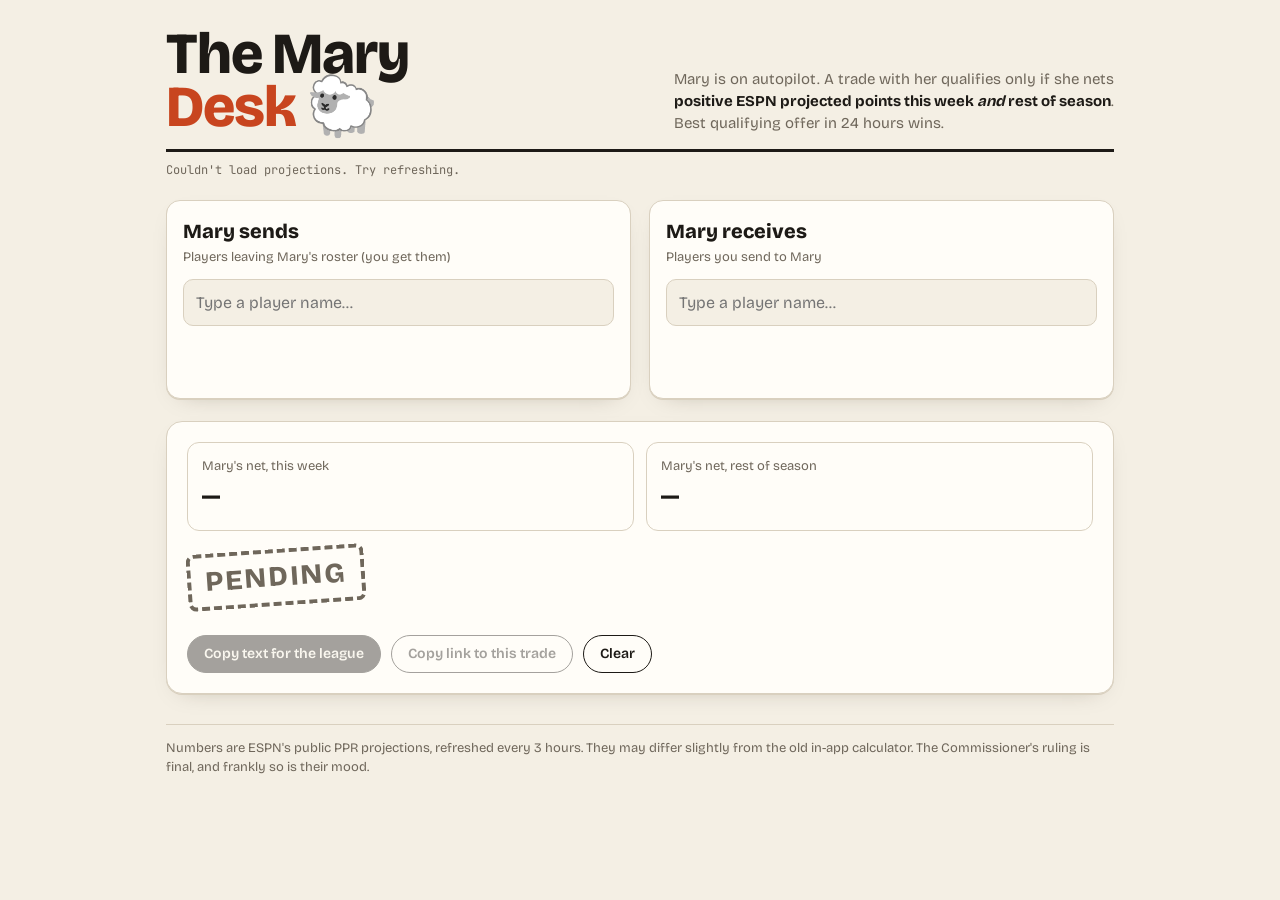
==== index.html @ 8c03b484 "Mary trade calculator: ESPN projection fetch, page, Pages deploy Co-Authored-By: Claude Opus 5.5 <no" ====
<!doctype html>
<html lang="en">
<head>
<meta charset="utf-8">
<meta name="viewport" content="width=device-width,initial-scale=1">
<title>The Mary Desk</title>
<meta name="description" content="Trade calculator for Mary's auto-managed team.">
<link rel="icon" href="data:image/svg+xml,<svg xmlns='http://www.w3.org/2000/svg' viewBox='0 0 100 100'><text y='.9em' font-size='90'>🐑</text></svg>">
<link rel="preconnect" href="https://fonts.googleapis.com">
<link rel="preconnect" href="https://fonts.gstatic.com" crossorigin>
<link href="https://fonts.googleapis.com/css2?family=Bricolage+Grotesque:opsz,wght@12..96,500;12..96,800&family=JetBrains+Mono:wght@400;600&display=swap" rel="stylesheet">
<style>
:root{
  --paper:#f4efe4; --card:#fffdf8; --ink:#1d1a16; --muted:#6f675b; --line:#d9d0bf;
  --good:#1f7a4a; --good-bg:#e3f1e7; --bad:#b3261e; --bad-bg:#f7e2df; --accent:#c8451f;
  --chip:#efe8d9; --shadow:0 1px 0 #d9d0bf, 0 8px 24px -16px rgba(40,30,10,.35);
}
@media (prefers-color-scheme:dark){
  :root{
    --paper:#16140f; --card:#1f1c16; --ink:#f1ead9; --muted:#a59c8a; --line:#3a352a;
    --good:#5fcf8f; --good-bg:#16301f; --bad:#ff7a6b; --bad-bg:#3a1a16; --accent:#ff8a57;
    --chip:#2b271f; --shadow:0 1px 0 #3a352a, 0 8px 24px -16px rgba(0,0,0,.6);
  }
}
*{box-sizing:border-box}
html,body{margin:0}
body{background:var(--paper);color:var(--ink);font:16px/1.45 "Bricolage Grotesque",system-ui,sans-serif;-webkit-font-smoothing:antialiased}
.wrap{max-width:980px;margin:0 auto;padding:28px 16px 64px}
header{display:flex;align-items:flex-end;justify-content:space-between;gap:16px;flex-wrap:wrap;border-bottom:3px solid var(--ink);padding-bottom:14px}
h1{font-weight:800;font-size:clamp(34px,6vw,58px);line-height:.92;margin:0;letter-spacing:-.02em}
h1 span{color:var(--accent)}
.dek{max-width:440px;color:var(--muted);font-size:15px;margin:0}
.dek b{color:var(--ink)}
.meta{font:12px "JetBrains Mono",monospace;color:var(--muted);margin:10px 0 22px;display:flex;gap:14px;flex-wrap:wrap}
.meta .dot{width:8px;height:8px;border-radius:50%;background:var(--good);display:inline-block;margin-right:6px;vertical-align:1px}
.meta .dot.stale{background:var(--bad)}
.grid{display:grid;grid-template-columns:1fr 1fr;gap:18px}
@media (max-width:720px){.grid{grid-template-columns:1fr}}
.side{background:var(--card);border:1px solid var(--line);border-radius:14px;padding:16px;box-shadow:var(--shadow);min-width:0}
.side h2{margin:0 0 2px;font-size:20px;font-weight:800}
.side .sub{margin:0 0 12px;color:var(--muted);font-size:13px}
.search{position:relative}
.search input{width:100%;font:inherit;font-size:16px;padding:11px 12px;border:1.5px solid var(--line);border-radius:10px;background:var(--paper);color:var(--ink);outline:none}
.search input:focus{border-color:var(--ink)}
.sugg{position:absolute;z-index:5;left:0;right:0;top:calc(100% + 4px);background:var(--card);border:1px solid var(--line);border-radius:10px;box-shadow:var(--shadow);overflow:hidden;display:none}
.sugg.open{display:block}
.sugg button{all:unset;box-sizing:border-box;width:100%;display:flex;gap:10px;align-items:center;padding:9px 12px;cursor:pointer}
.sugg button[aria-selected=true],.sugg button:hover{background:var(--chip)}
.sugg .nm{flex:1;min-width:0;overflow:hidden;text-overflow:ellipsis;white-space:nowrap}
.sugg .tag,.row .tag{font:600 11px "JetBrains Mono",monospace;color:var(--muted)}
.sugg .pts{font:12px "JetBrains Mono",monospace;color:var(--muted);white-space:nowrap}
.sugg .empty{padding:10px 12px;color:var(--muted);font-size:14px}
.list{margin-top:12px;display:flex;flex-direction:column;gap:8px;min-height:44px}
.list .none{color:var(--muted);font-size:14px;padding:10px 0;border-top:1px dashed var(--line)}
.row{display:grid;grid-template-columns:1fr auto auto auto;gap:10px;align-items:center;background:var(--chip);border-radius:10px;padding:9px 10px}
.row .nm{font-weight:600;min-width:0;overflow:hidden;text-overflow:ellipsis;white-space:nowrap}
.row .inj{color:var(--bad);font:600 11px "JetBrains Mono",monospace;margin-left:6px}
.row .num{font:13px "JetBrains Mono",monospace;text-align:right;min-width:56px}
.row .num small{display:block;color:var(--muted);font-size:10px}
.row .x{all:unset;cursor:pointer;color:var(--muted);font-size:20px;line-height:1;padding:0 4px}
.row .x:hover{color:var(--bad)}
.quick{margin-top:12px}
.quick summary{cursor:pointer;color:var(--muted);font-size:13px}
.quick .chips{display:flex;flex-wrap:wrap;gap:6px;margin-top:8px}
.quick .chips button{all:unset;cursor:pointer;font-size:13px;background:var(--chip);border-radius:999px;padding:4px 10px}
.quick .chips button:hover{outline:1.5px solid var(--ink)}
.verdict{margin-top:22px;background:var(--card);border:1px solid var(--line);border-radius:16px;padding:20px;box-shadow:var(--shadow);position:relative;overflow:hidden}
.tests{display:grid;grid-template-columns:1fr 1fr;gap:12px}
@media (max-width:520px){.tests{grid-template-columns:1fr}}
.test{border-radius:12px;padding:14px;border:1.5px solid var(--line)}
.test.pass{background:var(--good-bg);border-color:var(--good)}
.test.fail{background:var(--bad-bg);border-color:var(--bad)}
.test .lbl{font-size:13px;color:var(--muted)}
.test .big{font:600 30px "JetBrains Mono",monospace;letter-spacing:-.02em}
.test.pass .big{color:var(--good)} .test.fail .big{color:var(--bad)}
.test .calc{font:12px "JetBrains Mono",monospace;color:var(--muted)}
.stampline{display:flex;align-items:center;gap:18px;margin-top:18px;flex-wrap:wrap}
.stamp{font-weight:800;font-size:28px;letter-spacing:.08em;border:4px solid currentColor;border-radius:8px;padding:4px 14px;transform:rotate(-4deg);text-transform:uppercase;flex:none}
.stamp.pass{color:var(--good)} .stamp.fail{color:var(--bad)} .stamp.idle{color:var(--muted);border-style:dashed}
.quip{font-size:19px;font-weight:600;flex:1;min-width:220px}
.notes{margin:14px 0 0;padding:0;list-style:none;display:flex;flex-direction:column;gap:6px}
.notes li{font-size:14px;color:var(--muted);padding-left:18px;position:relative}
.notes li::before{content:"↳";position:absolute;left:0}
.actions{display:flex;gap:10px;margin-top:16px;flex-wrap:wrap}
.btn{all:unset;cursor:pointer;font-weight:600;font-size:14px;border:1.5px solid var(--ink);border-radius:999px;padding:8px 16px}
.btn.primary{background:var(--ink);color:var(--paper)}
.btn:disabled{opacity:.4;cursor:default}
footer{margin-top:30px;color:var(--muted);font-size:13px;border-top:1px solid var(--line);padding-top:14px}
footer p{margin:0 0 6px}
.toast{position:fixed;left:50%;bottom:22px;transform:translateX(-50%) translateY(80px);background:var(--ink);color:var(--paper);padding:10px 16px;border-radius:999px;font-size:14px;transition:transform .25s;pointer-events:none}
.toast.show{transform:translateX(-50%) translateY(0)}
.loading{padding:40px 0;color:var(--muted)}
</style>
</head>
<body>
<div class="wrap">
  <header>
    <h1>The Mary<br><span>Desk</span> 🐑</h1>
    <p class="dek">Mary is on autopilot. A trade with her qualifies only if she nets <b>positive ESPN projected points this week <i>and</i> rest of season</b>. Best qualifying offer in 24 hours wins.</p>
  </header>
  <div class="meta" id="meta">Loading projections…</div>

  <div class="grid">
    <section class="side" id="side-gives">
      <h2>Mary sends</h2>
      <p class="sub">Players leaving Mary's roster (you get them)</p>
      <div class="search"><input id="in-gives" placeholder="Type a player name…" autocomplete="off" aria-label="Add player Mary sends"><div class="sugg" role="listbox"></div></div>
      <details class="quick" id="quick" hidden><summary>Browse Mary's roster</summary><div class="chips"></div></details>
      <div class="list" id="list-gives"></div>
    </section>
    <section class="side" id="side-gets">
      <h2>Mary receives</h2>
      <p class="sub">Players you send to Mary</p>
      <div class="search"><input id="in-gets" placeholder="Type a player name…" autocomplete="off" aria-label="Add player Mary receives"><div class="sugg" role="listbox"></div></div>
      <div class="list" id="list-gets"></div>
    </section>
  </div>

  <section class="verdict" aria-live="polite">
    <div class="tests">
      <div class="test" id="t-week"><div class="lbl">Mary's net, this week</div><div class="big">—</div><div class="calc"></div></div>
      <div class="test" id="t-ros"><div class="lbl">Mary's net, rest of season</div><div class="big">—</div><div class="calc"></div></div>
    </div>
    <div class="stampline"><div class="stamp idle" id="stamp">Pending</div><div class="quip" id="quip"></div></div>
    <ul class="notes" id="notes"></ul>
    <div class="actions">
      <button class="btn primary" id="copy" disabled>Copy text for the league</button>
      <button class="btn" id="share" disabled>Copy link to this trade</button>
      <button class="btn" id="reset">Clear</button>
    </div>
  </section>

  <footer>
    <p>Numbers are ESPN's public PPR projections, refreshed every 3 hours. They may differ slightly from the old in-app calculator. The Commissioner's ruling is final, and frankly so is their mood.</p>
    <p id="foot-ros"></p>
  </footer>
</div>
<div class="toast" id="toast"></div>

<script>
const S = { data:null, byId:new Map(), gives:[], gets:[], maryRoster:null };
const $ = s => document.querySelector(s);
const norm = s => (s||"").normalize("NFD").replace(/[̀-ͯ]/g,"").toLowerCase().replace(/[^a-z0-9 ]/g,"").replace(/\s+/g," ").trim();
const fmt = n => (n>0?"+":n<0?"−":"") + Math.abs(n).toFixed(1);

/* ---------- snark ---------- */
const Q = {
  idle: ["Mary's waiting. She has nowhere else to be.","Add some players. Mary can't fleece herself.","The lamb is listening."],
  oneSided: ["A trade has two sides. This has one. That's a donation.","Fill in the other side. Mary doesn't do charity. Or does she?"],
  passBig: ["Approved. Also: why are you being this generous? Are you okay?","Mary thanks you for your charity. The league questions your judgment.","Approved by a mile. You may have been the mark here."],
  passNarrow: ["Clears by {m}. Surgical. Disgusting. Approved.","Technically favorable to Mary. The best kind of favorable.","On paper, Mary wins. Paper has never watched a football game.","Approved by {m} points. Arbitrage is just stealing with a spreadsheet."],
  pass: ["Mary approves. Text the league and start the 24-hour clock.","Positive points for Mary. The spreadsheet gods are satisfied.","Qualifies. Now pray nobody tops it in 24 hours.","Approved. Mary would shake your hand if she had one."],
  failWeek: ["Great for Mary in December. Mary lives in the now. Denied.","Wins the long game, loses this week. Denied on a technicality you knew about."],
  failRos: ["Mary wins Sunday, loses the season. Nice try. Denied.","A one-week rental for her whole future. Denied."],
  failBoth: ["Denied. Mary's on autopilot, not unconscious.","This is a robbery with extra steps.","Mary's attorney has advised her to decline.","Denied. Even the autodraft has standards."],
  failNarrow: ["Missed by {m}. Throw in a kicker. Everyone does.","So close. Find {m} more points and some shame."]
};
function hash(str){let h=2166136261;for(const c of str){h^=c.charCodeAt(0);h=Math.imul(h,16777619)}return h>>>0}
function pick(key, seed, m){const arr=Q[key];return arr[hash(seed+key)%arr.length].replace("{m}",m)}

/* ---------- data ---------- */
async function load(){
  try{
    const r = await fetch("data/players.json",{cache:"no-store"});
    S.data = await r.json();
  }catch(e){ $("#meta").textContent="Couldn't load projections. Try refreshing."; return; }
  const d=S.data;
  d.players.forEach(p=>{p.k=norm(p.n); S.byId.set(p.id,p)});
  const ageH = (Date.now()-new Date(d.updated))/36e5;
  $("#meta").innerHTML = `<span><span class="dot ${ageH>8?"stale":""}"></span>Updated ${new Date(d.updated).toLocaleString([], {weekday:"short",hour:"numeric",minute:"2-digit"})}</span><span>Week ${d.week}, ${d.season}</span><span>${d.players.length} players</span><span>${d.scoring}</span>`;
  $("#foot-ros").textContent = d.rosMethod==="season_minus_actual"
    ? "Rest of season = ESPN season projection minus points already scored."
    : "Rest of season = ESPN's season projection.";
  const L=d.league;
  if(L && L.maryTeamId!=null){
    const t=L.teams.find(t=>t.id===L.maryTeamId);
    if(t){ S.maryRoster=new Set(t.roster); renderQuick(t); }
  }
  readHash(); render();
}

function renderQuick(team){
  const box=$("#quick"); box.hidden=false;
  box.querySelector("summary").textContent=`Browse ${team.name}'s roster`;
  const chips=box.querySelector(".chips");
  team.roster.map(id=>S.byId.get(id)).filter(Boolean).sort((a,b)=>b.ros-a.ros).forEach(p=>{
    const b=document.createElement("button"); b.textContent=`${p.n} · ${p.pos}`;
    b.onclick=()=>add("gives",p.id); chips.appendChild(b);
  });
}

/* ---------- search ---------- */
function setupSearch(side){
  const input=$("#in-"+side), box=input.nextElementSibling; let items=[], sel=0;
  const close=()=>{box.classList.remove("open")};
  const draw=()=>{
    box.innerHTML="";
    if(!items.length){box.innerHTML=`<div class="empty">No match. ESPN may spell it differently.</div>`;}
    items.forEach((p,i)=>{
      const b=document.createElement("button"); b.setAttribute("role","option"); b.setAttribute("aria-selected",i===sel);
      b.innerHTML=`<span class="nm"></span><span class="tag">${p.pos} ${p.tm}</span><span class="pts">${p.w.toFixed(1)} / ${p.ros.toFixed(0)}</span>`;
      b.querySelector(".nm").textContent=p.n;
      b.onmousedown=e=>{e.preventDefault(); choose(p)}; box.appendChild(b);
    });
    box.classList.add("open");
  };
  const choose=p=>{add(side,p.id); input.value=""; close(); input.focus()};
  input.addEventListener("input",()=>{
    const q=norm(input.value); if(!q||!S.data){close();return}
    const taken=new Set([...S.gives,...S.gets]);
    let pool=S.data.players.filter(p=>!taken.has(p.id));
    if(side==="gives"&&S.maryRoster) pool.sort((a,b)=>(S.maryRoster.has(b.id)-S.maryRoster.has(a.id)));
    const starts=[], has=[];
    for(const p of pool){ const i=p.k.indexOf(q); if(i<0)continue; (i===0||p.k[i-1]===" "?starts:has).push(p); if(starts.length>=8)break; }
    items=[...starts,...has].slice(0,8); sel=0; draw();
  });
  input.addEventListener("keydown",e=>{
    if(!box.classList.contains("open")||!items.length)return;
    if(e.key==="ArrowDown"){sel=(sel+1)%items.length;draw();e.preventDefault()}
    else if(e.key==="ArrowUp"){sel=(sel-1+items.length)%items.length;draw();e.preventDefault()}
    else if(e.key==="Enter"){choose(items[sel]);e.preventDefault()}
    else if(e.key==="Escape")close();
  });
  input.addEventListener("blur",()=>setTimeout(close,120));
}

function add(side,id){ if(S.gives.includes(id)||S.gets.includes(id))return; S[side].push(id); writeHash(); render(); }
function remove(side,id){ S[side]=S[side].filter(x=>x!==id); writeHash(); render(); }

/* ---------- render ---------- */
function renderList(side){
  const el=$("#list-"+side); el.innerHTML="";
  if(!S[side].length){el.innerHTML=`<div class="none">Nobody yet.</div>`;return}
  S[side].forEach(id=>{
    const p=S.byId.get(id); if(!p)return;
    const r=document.createElement("div"); r.className="row";
    r.innerHTML=`<div class="nm"><span></span>${p.inj&&p.inj!=="ACTIVE"?`<span class="inj">${p.inj.replace("_"," ")}</span>`:""}<div class="tag">${p.pos} · ${p.tm}</div></div>
      <div class="num">${p.w.toFixed(1)}<small>WK</small></div><div class="num">${p.ros.toFixed(1)}<small>ROS</small></div><button class="x" aria-label="Remove">×</button>`;
    r.querySelector(".nm span").textContent=p.n;
    r.querySelector(".x").onclick=()=>remove(side,id); el.appendChild(r);
  });
}
const sum=(ids,k)=>ids.reduce((a,id)=>a+(S.byId.get(id)?.[k]||0),0);

function render(){
  renderList("gives"); renderList("gets");
  const g=S.gives, r=S.gets, seed=[...g].sort().join(",")+"|"+[...r].sort().join(",");
  const dW=sum(r,"w")-sum(g,"w"), dR=sum(r,"ros")-sum(g,"ros");
  const tw=$("#t-week"), tr=$("#t-ros"), stamp=$("#stamp"), quip=$("#quip"), notes=$("#notes");
  notes.innerHTML="";
  const ready=g.length&&r.length;
  $("#copy").disabled=!ready; $("#share").disabled=!ready;
  if(!ready){
    [tw,tr].forEach(t=>{t.className="test";t.querySelector(".big").textContent="—";t.querySelector(".calc").textContent=""});
    stamp.className="stamp idle"; stamp.textContent="Pending";
    quip.textContent = (g.length||r.length) ? pick("oneSided",seed) : pick("idle",String(new Date().getHours()));
    return;
  }
  const show=(t,d,get,give)=>{t.className="test "+(d>0?"pass":"fail");t.querySelector(".big").textContent=fmt(d);t.querySelector(".calc").textContent=`gets ${get.toFixed(1)} − sends ${give.toFixed(1)}`};
  show(tw,dW,sum(r,"w"),sum(g,"w")); show(tr,dR,sum(r,"ros"),sum(g,"ros"));
  const okW=dW>0, okR=dR>0, ok=okW&&okR;
  stamp.className="stamp "+(ok?"pass":"fail"); stamp.textContent=ok?"Approved":"Denied";
  let key;
  if(ok){ key = (dR<3||dW<0.5)?"passNarrow":(dR>40&&dW>5)?"passBig":"pass"; }
  else if(!okW&&!okR){ key = (dW>-1.5&&dR>-6)?"failNarrow":"failBoth"; }
  else key = okW?"failRos":"failWeek";
  const margin = ok ? Math.min(dW,dR) : Math.max(-Math.min(dW,0), -Math.min(dR,0));
  quip.textContent=pick(key,seed,margin.toFixed(1));

  // side notes
  const N=[];
  const recv=r.map(id=>S.byId.get(id)).filter(Boolean);
  const bad=recv.filter(p=>/OUT|INJURY_RESERVE|SUSPENSION/.test(p.inj));
  if(bad.length) N.push(`You're sending Mary ${bad.map(p=>p.n).join(" and ")} (${bad.map(p=>p.inj.replace("_"," ").toLowerCase()).join(", ")}). Bold.`);
  const ballast=recv.filter(p=>p.pos==="K"||p.pos==="D/ST");
  if(ballast.length&&ok) N.push(`${ballast.map(p=>p.n).join(", ")} included as ballast. The Commissioner sees you.`);
  if(r.length>g.length) N.push(`Mary would take on ${r.length-g.length} extra player${r.length-g.length>1?"s":""}. If her roster is full, someone gets dropped.`);
  const bye=recv.filter(p=>p.w===0&&p.ros>0);
  if(bye.length) N.push(`${bye.map(p=>p.n).join(", ")} project${bye.length>1?"":"s"} 0 this week (bye or injury). That hurts the weekly test.`);
  if(S.maryRoster){ const notHers=g.filter(id=>!S.maryRoster.has(id)).map(id=>S.byId.get(id)?.n); if(notHers.length) N.push(`${notHers.join(", ")} ${notHers.length>1?"aren't":"isn't"} on Mary's roster. You can't trade what she doesn't have.`); }
  N.forEach(t=>{const li=document.createElement("li");li.textContent=t;notes.appendChild(li)});
}

/* ---------- share ---------- */
function writeHash(){ history.replaceState(null,"",S.gives.length||S.gets.length?`#s=${S.gives.join(".")}&r=${S.gets.join(".")}`:location.pathname) }
function readHash(){
  const h=new URLSearchParams(location.hash.slice(1));
  const ids=k=>(h.get(k)||"").split(".").map(Number).filter(id=>S.byId.has(id));
  S.gives=ids("s"); S.gets=ids("r").filter(id=>!S.gives.includes(id));
}
function toast(t){const el=$("#toast");el.textContent=t;el.classList.add("show");setTimeout(()=>el.classList.remove("show"),1800)}
async function copy(text,msg){try{await navigator.clipboard.writeText(text);toast(msg)}catch{prompt("Copy this:",text)}}
$("#copy").onclick=()=>{
  const n=ids=>ids.map(id=>S.byId.get(id)?.n).join(", ");
  const dW=sum(S.gets,"w")-sum(S.gives,"w"), dR=sum(S.gets,"ros")-sum(S.gives,"ros");
  const ok=dW>0&&dR>0;
  copy(`Mary trade check (Wk ${S.data.week}, ESPN PPR)\nMary sends: ${n(S.gives)}\nMary receives: ${n(S.gets)}\nMary nets ${fmt(dW)} this week, ${fmt(dR)} rest of season.\n${ok?"✅ Qualifies":"❌ Does not qualify"} — ${$("#quip").textContent}\n${location.href}`,"Copied. Go start the 24-hour clock.");
};
$("#share").onclick=()=>copy(location.href,"Link copied.");
$("#reset").onclick=()=>{S.gives=[];S.gets=[];writeHash();render()};
window.addEventListener("hashchange",()=>{readHash();render()});

setupSearch("gives"); setupSearch("gets"); load();
</script>
</body>
</html>
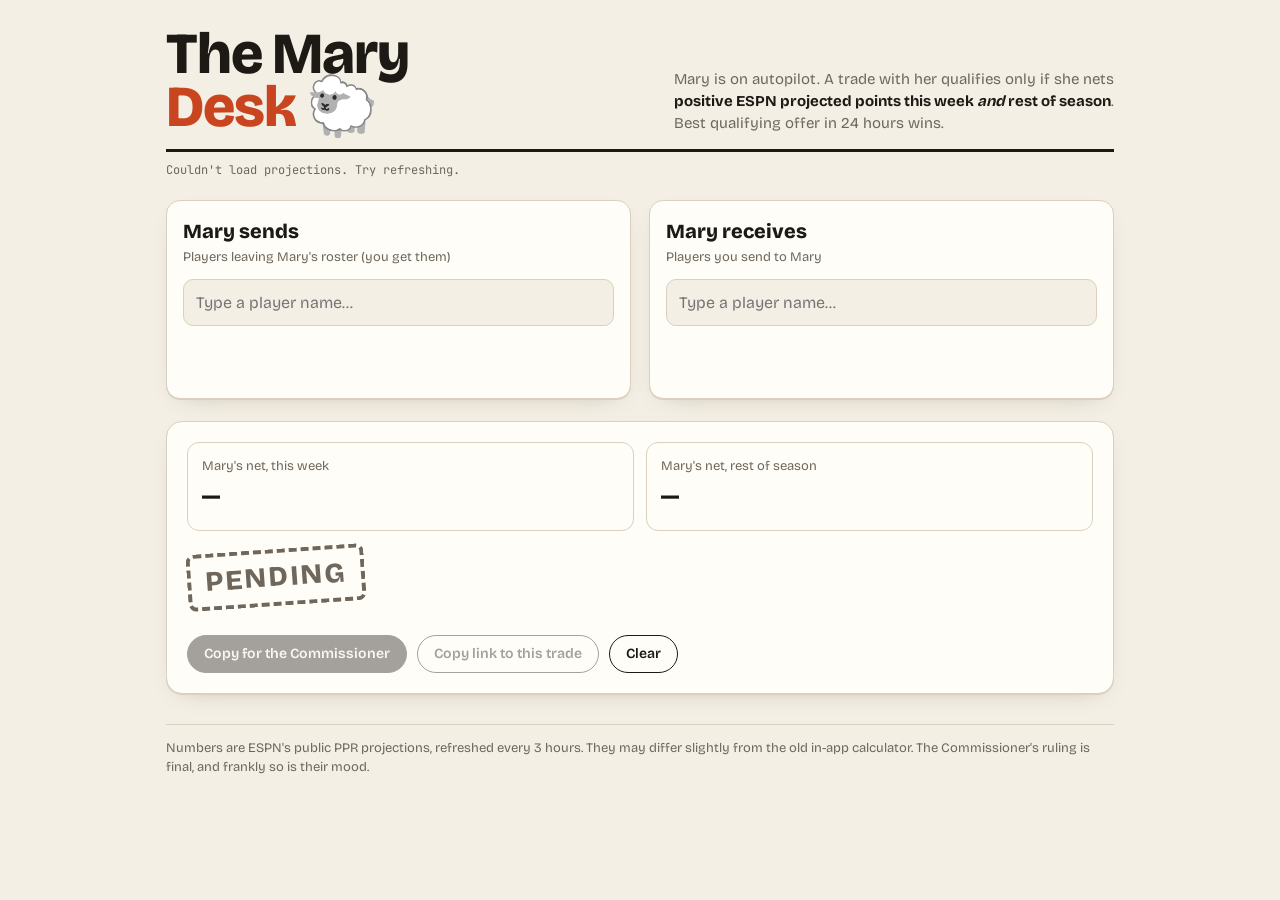
==== commit 8a0d8a2c: "Add copyable note to the Commissioner Co-Authored-By: Claude Opus 5.5 <noreply@anthropic.com> Claude" ====
--- a/index.html
+++ b/index.html
@@ -85,11 +85,29 @@
 .btn{all:unset;cursor:pointer;font-weight:600;font-size:14px;border:1.5px solid var(--ink);border-radius:999px;padding:8px 16px}
 .btn.primary{background:var(--ink);color:var(--paper)}
 .btn:disabled{opacity:.4;cursor:default}
+.memo{margin-top:18px;border:1.5px dashed var(--line);border-radius:12px;padding:14px;background:var(--paper)}
+.memo[hidden]{display:none}
+.memo-head{display:flex;justify-content:space-between;align-items:center;gap:10px;flex-wrap:wrap;margin-bottom:10px}
+.memo h3{margin:0;font-size:16px;font-weight:800}
+.memo label{font-size:13px;color:var(--muted);display:flex;align-items:center;gap:8px}
+.memo input{font:inherit;font-size:16px;padding:6px 10px;border:1.5px solid var(--line);border-radius:8px;background:var(--card);color:var(--ink);outline:none;width:180px}
+.memo input:focus{border-color:var(--ink)}
+.memo pre{margin:0;white-space:pre-wrap;word-break:break-word;font:13px/1.55 "JetBrains Mono",monospace}
 footer{margin-top:30px;color:var(--muted);font-size:13px;border-top:1px solid var(--line);padding-top:14px}
 footer p{margin:0 0 6px}
 .toast{position:fixed;left:50%;bottom:22px;transform:translateX(-50%) translateY(80px);background:var(--ink);color:var(--paper);padding:10px 16px;border-radius:999px;font-size:14px;transition:transform .25s;pointer-events:none}
 .toast.show{transform:translateX(-50%) translateY(0)}
 .loading{padding:40px 0;color:var(--muted)}
+.gate{position:fixed;inset:0;z-index:20;background:var(--paper);display:flex;align-items:center;justify-content:center;padding:16px}
+.gate[hidden],.gate-card[hidden],.adam-btns[hidden]{display:none}
+.gate-card{background:var(--card);border:1px solid var(--line);border-radius:16px;box-shadow:var(--shadow);padding:28px 22px;max-width:360px;width:100%;text-align:center;display:flex;flex-direction:column;gap:12px}
+.gate-sheep{font-size:44px}
+.gate-card h2{margin:0;font-size:28px;font-weight:800}
+.gate-card p{margin:0;color:var(--muted)}
+.gate-card input{font:inherit;font-size:16px;padding:11px 12px;border:1.5px solid var(--line);border-radius:10px;background:var(--paper);color:var(--ink);outline:none;text-align:center}
+.gate-card input:focus{border-color:var(--ink)}
+.gate-card .btn{align-self:center}
+.gate-msg{min-height:1.4em;color:var(--bad);font-weight:600}
 </style>
 </head>
 <body>
@@ -123,8 +141,15 @@
     </div>
     <div class="stampline"><div class="stamp idle" id="stamp">Pending</div><div class="quip" id="quip"></div></div>
     <ul class="notes" id="notes"></ul>
+    <div class="memo" id="memo" hidden>
+      <div class="memo-head">
+        <h3>Note to the Commissioner</h3>
+        <label>Proposed by <input id="proposer" placeholder="Your team name" autocomplete="off"></label>
+      </div>
+      <pre id="summary"></pre>
+    </div>
     <div class="actions">
-      <button class="btn primary" id="copy" disabled>Copy text for the league</button>
+      <button class="btn primary" id="copy" disabled>Copy for the Commissioner</button>
       <button class="btn" id="share" disabled>Copy link to this trade</button>
       <button class="btn" id="reset">Clear</button>
     </div>
@@ -136,6 +161,22 @@
   </footer>
 </div>
 <div class="toast" id="toast"></div>
+<div class="gate" id="gate" hidden>
+  <form class="gate-card" id="gate-form">
+    <div class="gate-sheep">🐑</div>
+    <h2>Members only.</h2>
+    <p>Mary doesn't talk to strangers. Enter the league password.</p>
+    <input id="gate-pw" type="password" autocomplete="current-password" placeholder="Password" aria-label="League password">
+    <button class="btn primary" type="submit">Let me in</button>
+    <div class="gate-msg" id="gate-msg" aria-live="polite"></div>
+  </form>
+  <div class="gate-card" id="adam" hidden role="alertdialog" aria-labelledby="adam-q">
+    <div class="gate-sheep">🤨</div>
+    <h2 id="adam-q">Wait, is this Adam?</h2>
+    <p>I hate Adam.</p>
+    <div class="adam-btns"><button class="btn primary">No</button> <button class="btn" data-adam="1">…Yes</button></div>
+  </div>
+</div>
 
 <script>
 const S = { data:null, byId:new Map(), gives:[], gets:[], maryRoster:null };
@@ -159,11 +200,49 @@
 function pick(key, seed, m){const arr=Q[key];return arr[hash(seed+key)%arr.length].replace("{m}",m)}
 
 /* ---------- data ---------- */
+/* ---------- password gate ---------- */
+const PWKEY="maryDeskPw";
+const store={get(){try{return localStorage.getItem(PWKEY)}catch{return null}},set(v){try{localStorage.setItem(PWKEY,v)}catch{}},clear(){try{localStorage.removeItem(PWKEY)}catch{}}};
+const unb64=s=>Uint8Array.from(atob(s),c=>c.charCodeAt(0));
+async function decrypt(blob,pw){
+  const base=await crypto.subtle.importKey("raw",new TextEncoder().encode(pw),"PBKDF2",false,["deriveKey"]);
+  const key=await crypto.subtle.deriveKey({name:"PBKDF2",salt:unb64(blob.salt),iterations:blob.iter,hash:"SHA-256"},base,{name:"AES-GCM",length:256},false,["decrypt"]);
+  const pt=await crypto.subtle.decrypt({name:"AES-GCM",iv:unb64(blob.iv)},key,unb64(blob.ct));
+  return JSON.parse(new TextDecoder().decode(pt));
+}
+const WRONG=["Wrong. Mary would never.","Nope. Are you even in this league?","Incorrect. The lamb is unimpressed.","Denied. Try the one the Commissioner texted you."];
+let wrongCount=0;
+function adamCheck(){
+  return new Promise(done=>{
+    $("#gate-form").hidden=true;
+    const a=$("#adam"); a.hidden=false; a.querySelector("button").focus();
+    a.querySelectorAll("button").forEach(b=>b.onclick=()=>{
+      if(b.dataset.adam){ a.querySelector("p").textContent="Ugh. Fine. Come in."; a.querySelector(".adam-btns").hidden=true; setTimeout(done,1400); }
+      else done();
+    });
+  });
+}
+function gate(blob){
+  return new Promise(resolve=>{
+    const g=$("#gate"), f=$("#gate-form"), i=$("#gate-pw"), m=$("#gate-msg");
+    g.hidden=false; i.focus();
+    f.onsubmit=async e=>{
+      e.preventDefault(); m.textContent="Checking…";
+      try{ const d=await decrypt(blob,i.value); store.set(i.value); m.textContent=""; await adamCheck(); g.hidden=true; resolve(d); }
+      catch{ m.textContent=WRONG[wrongCount++%WRONG.length]; i.select(); }
+    };
+  });
+}
+
 async function load(){
+  let blob;
   try{
-    const r = await fetch("data/players.json",{cache:"no-store"});
-    S.data = await r.json();
+    const r = await fetch("data/players.enc.json",{cache:"no-store"});
+    blob = await r.json();
   }catch(e){ $("#meta").textContent="Couldn't load projections. Try refreshing."; return; }
+  const saved=store.get();
+  if(saved){ try{ S.data=await decrypt(blob,saved) }catch{ store.clear() } }
+  if(!S.data) S.data=await gate(blob);
   const d=S.data;
   d.players.forEach(p=>{p.k=norm(p.n); S.byId.set(p.id,p)});
   const ageH = (Date.now()-new Date(d.updated))/36e5;
@@ -254,7 +333,7 @@
     [tw,tr].forEach(t=>{t.className="test";t.querySelector(".big").textContent="—";t.querySelector(".calc").textContent=""});
     stamp.className="stamp idle"; stamp.textContent="Pending";
     quip.textContent = (g.length||r.length) ? pick("oneSided",seed) : pick("idle",String(new Date().getHours()));
-    return;
+    renderSummary(); return;
   }
   const show=(t,d,get,give)=>{t.className="test "+(d>0?"pass":"fail");t.querySelector(".big").textContent=fmt(d);t.querySelector(".calc").textContent=`gets ${get.toFixed(1)} − sends ${give.toFixed(1)}`};
   show(tw,dW,sum(r,"w"),sum(g,"w")); show(tr,dR,sum(r,"ros"),sum(g,"ros"));
@@ -279,7 +358,39 @@
   if(bye.length) N.push(`${bye.map(p=>p.n).join(", ")} project${bye.length>1?"":"s"} 0 this week (bye or injury). That hurts the weekly test.`);
   if(S.maryRoster){ const notHers=g.filter(id=>!S.maryRoster.has(id)).map(id=>S.byId.get(id)?.n); if(notHers.length) N.push(`${notHers.join(", ")} ${notHers.length>1?"aren't":"isn't"} on Mary's roster. You can't trade what she doesn't have.`); }
   N.forEach(t=>{const li=document.createElement("li");li.textContent=t;notes.appendChild(li)});
-}
+  renderSummary();
+}
+
+/* ---------- commissioner summary ---------- */
+const PROPKEY="maryDeskProposer";
+function summaryText(){
+  const line=id=>{const p=S.byId.get(id);return `  • ${p.n} (${p.pos}, ${p.tm})${p.inj&&p.inj!=="ACTIVE"?` [${p.inj.replace("_"," ")}]`:""}: ${p.w.toFixed(1)} wk / ${p.ros.toFixed(1)} ROS`};
+  const gW=sum(S.gets,"w"), sW=sum(S.gives,"w"), gR=sum(S.gets,"ros"), sR=sum(S.gives,"ros");
+  const dW=gW-sW, dR=gR-sR, ok=dW>0&&dR>0;
+  const who=$("#proposer").value.trim();
+  return [
+    `Mary trade proposal, Week ${S.data.week}`,
+    who?`Proposed by: ${who}`:null,
+    ``,
+    `Mary sends:`, ...S.gives.map(line),
+    `Mary receives:`, ...S.gets.map(line),
+    ``,
+    `This week: Mary gets ${gW.toFixed(1)}, sends ${sW.toFixed(1)} → ${fmt(dW)} ${dW>0?"✅":"❌"}`,
+    `Rest of season: Mary gets ${gR.toFixed(1)}, sends ${sR.toFixed(1)} → ${fmt(dR)} ${dR>0?"✅":"❌"}`,
+    ok?`QUALIFIES. Mary nets positive on both.`:`DOES NOT QUALIFY.`,
+    ``,
+    `Mary Desk says: ${$("#quip").textContent}`,
+    `ESPN PPR projections as of ${new Date(S.data.updated).toLocaleString([],{month:"short",day:"numeric",hour:"numeric",minute:"2-digit"})}`,
+    location.href
+  ].filter(x=>x!==null).join("\n");
+}
+function renderSummary(){
+  const ready=S.gives.length&&S.gets.length;
+  $("#memo").hidden=!ready;
+  if(ready) $("#summary").textContent=summaryText();
+}
+try{ $("#proposer").value=localStorage.getItem(PROPKEY)||"" }catch{}
+$("#proposer").addEventListener("input",e=>{try{localStorage.setItem(PROPKEY,e.target.value)}catch{} renderSummary()});
 
 /* ---------- share ---------- */
 function writeHash(){ history.replaceState(null,"",S.gives.length||S.gets.length?`#s=${S.gives.join(".")}&r=${S.gets.join(".")}`:location.pathname) }
@@ -290,12 +401,7 @@
 }
 function toast(t){const el=$("#toast");el.textContent=t;el.classList.add("show");setTimeout(()=>el.classList.remove("show"),1800)}
 async function copy(text,msg){try{await navigator.clipboard.writeText(text);toast(msg)}catch{prompt("Copy this:",text)}}
-$("#copy").onclick=()=>{
-  const n=ids=>ids.map(id=>S.byId.get(id)?.n).join(", ");
-  const dW=sum(S.gets,"w")-sum(S.gives,"w"), dR=sum(S.gets,"ros")-sum(S.gives,"ros");
-  const ok=dW>0&&dR>0;
-  copy(`Mary trade check (Wk ${S.data.week}, ESPN PPR)\nMary sends: ${n(S.gives)}\nMary receives: ${n(S.gets)}\nMary nets ${fmt(dW)} this week, ${fmt(dR)} rest of season.\n${ok?"✅ Qualifies":"❌ Does not qualify"} — ${$("#quip").textContent}\n${location.href}`,"Copied. Go start the 24-hour clock.");
-};
+$("#copy").onclick=()=>copy(summaryText(),"Copied. Go start the 24-hour clock.");
 $("#share").onclick=()=>copy(location.href,"Link copied.");
 $("#reset").onclick=()=>{S.gives=[];S.gets=[];writeHash();render()};
 window.addEventListener("hashchange",()=>{readHash();render()});
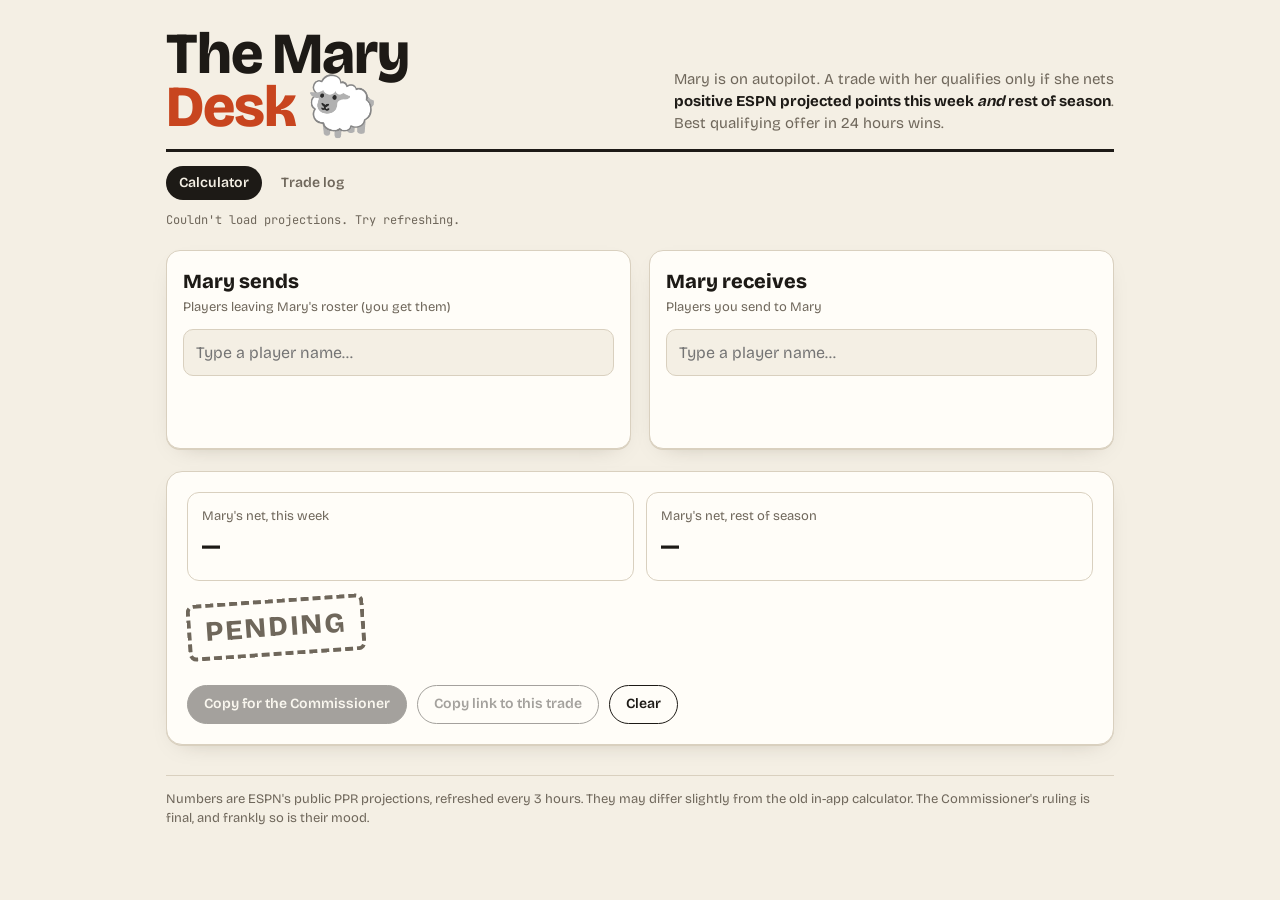
==== commit c8950c85: "Add trade log page; log proposals as encrypted issues Co-Authored-By: Claude Opus 5.5 <noreply@anthr" ====
--- a/index.html
+++ b/index.html
@@ -9,106 +9,7 @@
 <link rel="preconnect" href="https://fonts.googleapis.com">
 <link rel="preconnect" href="https://fonts.gstatic.com" crossorigin>
 <link href="https://fonts.googleapis.com/css2?family=Bricolage+Grotesque:opsz,wght@12..96,500;12..96,800&family=JetBrains+Mono:wght@400;600&display=swap" rel="stylesheet">
-<style>
-:root{
-  --paper:#f4efe4; --card:#fffdf8; --ink:#1d1a16; --muted:#6f675b; --line:#d9d0bf;
-  --good:#1f7a4a; --good-bg:#e3f1e7; --bad:#b3261e; --bad-bg:#f7e2df; --accent:#c8451f;
-  --chip:#efe8d9; --shadow:0 1px 0 #d9d0bf, 0 8px 24px -16px rgba(40,30,10,.35);
-}
-@media (prefers-color-scheme:dark){
-  :root{
-    --paper:#16140f; --card:#1f1c16; --ink:#f1ead9; --muted:#a59c8a; --line:#3a352a;
-    --good:#5fcf8f; --good-bg:#16301f; --bad:#ff7a6b; --bad-bg:#3a1a16; --accent:#ff8a57;
-    --chip:#2b271f; --shadow:0 1px 0 #3a352a, 0 8px 24px -16px rgba(0,0,0,.6);
-  }
-}
-*{box-sizing:border-box}
-html,body{margin:0}
-body{background:var(--paper);color:var(--ink);font:16px/1.45 "Bricolage Grotesque",system-ui,sans-serif;-webkit-font-smoothing:antialiased}
-.wrap{max-width:980px;margin:0 auto;padding:28px 16px 64px}
-header{display:flex;align-items:flex-end;justify-content:space-between;gap:16px;flex-wrap:wrap;border-bottom:3px solid var(--ink);padding-bottom:14px}
-h1{font-weight:800;font-size:clamp(34px,6vw,58px);line-height:.92;margin:0;letter-spacing:-.02em}
-h1 span{color:var(--accent)}
-.dek{max-width:440px;color:var(--muted);font-size:15px;margin:0}
-.dek b{color:var(--ink)}
-.meta{font:12px "JetBrains Mono",monospace;color:var(--muted);margin:10px 0 22px;display:flex;gap:14px;flex-wrap:wrap}
-.meta .dot{width:8px;height:8px;border-radius:50%;background:var(--good);display:inline-block;margin-right:6px;vertical-align:1px}
-.meta .dot.stale{background:var(--bad)}
-.grid{display:grid;grid-template-columns:1fr 1fr;gap:18px}
-@media (max-width:720px){.grid{grid-template-columns:1fr}}
-.side{background:var(--card);border:1px solid var(--line);border-radius:14px;padding:16px;box-shadow:var(--shadow);min-width:0}
-.side h2{margin:0 0 2px;font-size:20px;font-weight:800}
-.side .sub{margin:0 0 12px;color:var(--muted);font-size:13px}
-.search{position:relative}
-.search input{width:100%;font:inherit;font-size:16px;padding:11px 12px;border:1.5px solid var(--line);border-radius:10px;background:var(--paper);color:var(--ink);outline:none}
-.search input:focus{border-color:var(--ink)}
-.sugg{position:absolute;z-index:5;left:0;right:0;top:calc(100% + 4px);background:var(--card);border:1px solid var(--line);border-radius:10px;box-shadow:var(--shadow);overflow:hidden;display:none}
-.sugg.open{display:block}
-.sugg button{all:unset;box-sizing:border-box;width:100%;display:flex;gap:10px;align-items:center;padding:9px 12px;cursor:pointer}
-.sugg button[aria-selected=true],.sugg button:hover{background:var(--chip)}
-.sugg .nm{flex:1;min-width:0;overflow:hidden;text-overflow:ellipsis;white-space:nowrap}
-.sugg .tag,.row .tag{font:600 11px "JetBrains Mono",monospace;color:var(--muted)}
-.sugg .pts{font:12px "JetBrains Mono",monospace;color:var(--muted);white-space:nowrap}
-.sugg .empty{padding:10px 12px;color:var(--muted);font-size:14px}
-.list{margin-top:12px;display:flex;flex-direction:column;gap:8px;min-height:44px}
-.list .none{color:var(--muted);font-size:14px;padding:10px 0;border-top:1px dashed var(--line)}
-.row{display:grid;grid-template-columns:1fr auto auto auto;gap:10px;align-items:center;background:var(--chip);border-radius:10px;padding:9px 10px}
-.row .nm{font-weight:600;min-width:0;overflow:hidden;text-overflow:ellipsis;white-space:nowrap}
-.row .inj{color:var(--bad);font:600 11px "JetBrains Mono",monospace;margin-left:6px}
-.row .num{font:13px "JetBrains Mono",monospace;text-align:right;min-width:56px}
-.row .num small{display:block;color:var(--muted);font-size:10px}
-.row .x{all:unset;cursor:pointer;color:var(--muted);font-size:20px;line-height:1;padding:0 4px}
-.row .x:hover{color:var(--bad)}
-.quick{margin-top:12px}
-.quick summary{cursor:pointer;color:var(--muted);font-size:13px}
-.quick .chips{display:flex;flex-wrap:wrap;gap:6px;margin-top:8px}
-.quick .chips button{all:unset;cursor:pointer;font-size:13px;background:var(--chip);border-radius:999px;padding:4px 10px}
-.quick .chips button:hover{outline:1.5px solid var(--ink)}
-.verdict{margin-top:22px;background:var(--card);border:1px solid var(--line);border-radius:16px;padding:20px;box-shadow:var(--shadow);position:relative;overflow:hidden}
-.tests{display:grid;grid-template-columns:1fr 1fr;gap:12px}
-@media (max-width:520px){.tests{grid-template-columns:1fr}}
-.test{border-radius:12px;padding:14px;border:1.5px solid var(--line)}
-.test.pass{background:var(--good-bg);border-color:var(--good)}
-.test.fail{background:var(--bad-bg);border-color:var(--bad)}
-.test .lbl{font-size:13px;color:var(--muted)}
-.test .big{font:600 30px "JetBrains Mono",monospace;letter-spacing:-.02em}
-.test.pass .big{color:var(--good)} .test.fail .big{color:var(--bad)}
-.test .calc{font:12px "JetBrains Mono",monospace;color:var(--muted)}
-.stampline{display:flex;align-items:center;gap:18px;margin-top:18px;flex-wrap:wrap}
-.stamp{font-weight:800;font-size:28px;letter-spacing:.08em;border:4px solid currentColor;border-radius:8px;padding:4px 14px;transform:rotate(-4deg);text-transform:uppercase;flex:none}
-.stamp.pass{color:var(--good)} .stamp.fail{color:var(--bad)} .stamp.idle{color:var(--muted);border-style:dashed}
-.quip{font-size:19px;font-weight:600;flex:1;min-width:220px}
-.notes{margin:14px 0 0;padding:0;list-style:none;display:flex;flex-direction:column;gap:6px}
-.notes li{font-size:14px;color:var(--muted);padding-left:18px;position:relative}
-.notes li::before{content:"↳";position:absolute;left:0}
-.actions{display:flex;gap:10px;margin-top:16px;flex-wrap:wrap}
-.btn{all:unset;cursor:pointer;font-weight:600;font-size:14px;border:1.5px solid var(--ink);border-radius:999px;padding:8px 16px}
-.btn.primary{background:var(--ink);color:var(--paper)}
-.btn:disabled{opacity:.4;cursor:default}
-.memo{margin-top:18px;border:1.5px dashed var(--line);border-radius:12px;padding:14px;background:var(--paper)}
-.memo[hidden]{display:none}
-.memo-head{display:flex;justify-content:space-between;align-items:center;gap:10px;flex-wrap:wrap;margin-bottom:10px}
-.memo h3{margin:0;font-size:16px;font-weight:800}
-.memo label{font-size:13px;color:var(--muted);display:flex;align-items:center;gap:8px}
-.memo input{font:inherit;font-size:16px;padding:6px 10px;border:1.5px solid var(--line);border-radius:8px;background:var(--card);color:var(--ink);outline:none;width:180px}
-.memo input:focus{border-color:var(--ink)}
-.memo pre{margin:0;white-space:pre-wrap;word-break:break-word;font:13px/1.55 "JetBrains Mono",monospace}
-footer{margin-top:30px;color:var(--muted);font-size:13px;border-top:1px solid var(--line);padding-top:14px}
-footer p{margin:0 0 6px}
-.toast{position:fixed;left:50%;bottom:22px;transform:translateX(-50%) translateY(80px);background:var(--ink);color:var(--paper);padding:10px 16px;border-radius:999px;font-size:14px;transition:transform .25s;pointer-events:none}
-.toast.show{transform:translateX(-50%) translateY(0)}
-.loading{padding:40px 0;color:var(--muted)}
-.gate{position:fixed;inset:0;z-index:20;background:var(--paper);display:flex;align-items:center;justify-content:center;padding:16px}
-.gate[hidden],.gate-card[hidden],.adam-btns[hidden]{display:none}
-.gate-card{background:var(--card);border:1px solid var(--line);border-radius:16px;box-shadow:var(--shadow);padding:28px 22px;max-width:360px;width:100%;text-align:center;display:flex;flex-direction:column;gap:12px}
-.gate-sheep{font-size:44px}
-.gate-card h2{margin:0;font-size:28px;font-weight:800}
-.gate-card p{margin:0;color:var(--muted)}
-.gate-card input{font:inherit;font-size:16px;padding:11px 12px;border:1.5px solid var(--line);border-radius:10px;background:var(--paper);color:var(--ink);outline:none;text-align:center}
-.gate-card input:focus{border-color:var(--ink)}
-.gate-card .btn{align-self:center}
-.gate-msg{min-height:1.4em;color:var(--bad);font-weight:600}
-</style>
+<link rel="stylesheet" href="styles.css">
 </head>
 <body>
 <div class="wrap">
@@ -116,6 +17,7 @@
     <h1>The Mary<br><span>Desk</span> 🐑</h1>
     <p class="dek">Mary is on autopilot. A trade with her qualifies only if she nets <b>positive ESPN projected points this week <i>and</i> rest of season</b>. Best qualifying offer in 24 hours wins.</p>
   </header>
+  <nav class="nav"><a href="./" aria-current="page">Calculator</a><a href="history.html">Trade log</a></nav>
   <div class="meta" id="meta">Loading projections…</div>
 
   <div class="grid">
@@ -161,28 +63,11 @@
   </footer>
 </div>
 <div class="toast" id="toast"></div>
-<div class="gate" id="gate" hidden>
-  <form class="gate-card" id="gate-form">
-    <div class="gate-sheep">🐑</div>
-    <h2>Members only.</h2>
-    <p>Mary doesn't talk to strangers. Enter the league password.</p>
-    <input id="gate-pw" type="password" autocomplete="current-password" placeholder="Password" aria-label="League password">
-    <button class="btn primary" type="submit">Let me in</button>
-    <div class="gate-msg" id="gate-msg" aria-live="polite"></div>
-  </form>
-  <div class="gate-card" id="adam" hidden role="alertdialog" aria-labelledby="adam-q">
-    <div class="gate-sheep">🤨</div>
-    <h2 id="adam-q">Wait, is this Adam?</h2>
-    <p>I hate Adam.</p>
-    <div class="adam-btns"><button class="btn primary">No</button> <button class="btn" data-adam="1">…Yes</button></div>
-  </div>
-</div>
-
+
+<script src="common.js"></script>
 <script>
 const S = { data:null, byId:new Map(), gives:[], gets:[], maryRoster:null };
-const $ = s => document.querySelector(s);
 const norm = s => (s||"").normalize("NFD").replace(/[̀-ͯ]/g,"").toLowerCase().replace(/[^a-z0-9 ]/g,"").replace(/\s+/g," ").trim();
-const fmt = n => (n>0?"+":n<0?"−":"") + Math.abs(n).toFixed(1);
 
 /* ---------- snark ---------- */
 const Q = {
@@ -200,49 +85,9 @@
 function pick(key, seed, m){const arr=Q[key];return arr[hash(seed+key)%arr.length].replace("{m}",m)}
 
 /* ---------- data ---------- */
-/* ---------- password gate ---------- */
-const PWKEY="maryDeskPw";
-const store={get(){try{return localStorage.getItem(PWKEY)}catch{return null}},set(v){try{localStorage.setItem(PWKEY,v)}catch{}},clear(){try{localStorage.removeItem(PWKEY)}catch{}}};
-const unb64=s=>Uint8Array.from(atob(s),c=>c.charCodeAt(0));
-async function decrypt(blob,pw){
-  const base=await crypto.subtle.importKey("raw",new TextEncoder().encode(pw),"PBKDF2",false,["deriveKey"]);
-  const key=await crypto.subtle.deriveKey({name:"PBKDF2",salt:unb64(blob.salt),iterations:blob.iter,hash:"SHA-256"},base,{name:"AES-GCM",length:256},false,["decrypt"]);
-  const pt=await crypto.subtle.decrypt({name:"AES-GCM",iv:unb64(blob.iv)},key,unb64(blob.ct));
-  return JSON.parse(new TextDecoder().decode(pt));
-}
-const WRONG=["Wrong. Mary would never.","Nope. Are you even in this league?","Incorrect. The lamb is unimpressed.","Denied. Try the one the Commissioner texted you."];
-let wrongCount=0;
-function adamCheck(){
-  return new Promise(done=>{
-    $("#gate-form").hidden=true;
-    const a=$("#adam"); a.hidden=false; a.querySelector("button").focus();
-    a.querySelectorAll("button").forEach(b=>b.onclick=()=>{
-      if(b.dataset.adam){ a.querySelector("p").textContent="Ugh. Fine. Come in."; a.querySelector(".adam-btns").hidden=true; setTimeout(done,1400); }
-      else done();
-    });
-  });
-}
-function gate(blob){
-  return new Promise(resolve=>{
-    const g=$("#gate"), f=$("#gate-form"), i=$("#gate-pw"), m=$("#gate-msg");
-    g.hidden=false; i.focus();
-    f.onsubmit=async e=>{
-      e.preventDefault(); m.textContent="Checking…";
-      try{ const d=await decrypt(blob,i.value); store.set(i.value); m.textContent=""; await adamCheck(); g.hidden=true; resolve(d); }
-      catch{ m.textContent=WRONG[wrongCount++%WRONG.length]; i.select(); }
-    };
-  });
-}
-
 async function load(){
-  let blob;
-  try{
-    const r = await fetch("data/players.enc.json",{cache:"no-store"});
-    blob = await r.json();
-  }catch(e){ $("#meta").textContent="Couldn't load projections. Try refreshing."; return; }
-  const saved=store.get();
-  if(saved){ try{ S.data=await decrypt(blob,saved) }catch{ store.clear() } }
-  if(!S.data) S.data=await gate(blob);
+  try{ const u=await unlock(); S.data=u.data; S.pw=u.pw; }
+  catch(e){ $("#meta").textContent="Couldn't load projections. Try refreshing."; return; }
   const d=S.data;
   d.players.forEach(p=>{p.k=norm(p.n); S.byId.set(p.id,p)});
   const ageH = (Date.now()-new Date(d.updated))/36e5;
@@ -401,7 +246,22 @@
 }
 function toast(t){const el=$("#toast");el.textContent=t;el.classList.add("show");setTimeout(()=>el.classList.remove("show"),1800)}
 async function copy(text,msg){try{await navigator.clipboard.writeText(text);toast(msg)}catch{prompt("Copy this:",text)}}
-$("#copy").onclick=()=>copy(summaryText(),"Copied. Go start the 24-hour clock.");
+$("#copy").onclick=async()=>{
+  await copy(summaryText(),"Copied. Go start the 24-hour clock.");
+  logProposal();
+};
+/* Each "Copy for the Commissioner" counts as a proposal and goes in the trade log. */
+async function logProposal(){
+  const token=S.data.logToken; if(!token) return;
+  const by=$("#proposer").value.trim();
+  const sig=[...S.gives].sort()+"|"+[...S.gets].sort()+"|"+by;
+  try{ const last=JSON.parse(localStorage.getItem("maryDeskLastLog")||"{}"); if(last.sig===sig&&Date.now()-last.t<30*60e3) return; }catch{}
+  const pl=id=>{const p=S.byId.get(id);return {id:p.id,n:p.n,pos:p.pos,tm:p.tm,w:p.w,ros:p.ros,inj:p.inj||""}};
+  const dW=sum(S.gets,"w")-sum(S.gives,"w"), dR=sum(S.gets,"ros")-sum(S.gives,"ros");
+  const entry={wk:S.data.week, by, s:S.gives.map(pl), r:S.gets.map(pl), dW:+dW.toFixed(2), dR:+dR.toFixed(2), ok:dW>0&&dR>0, quip:$("#quip").textContent, asof:S.data.updated};
+  try{ await LOG.post(entry,token,S.pw); try{localStorage.setItem("maryDeskLastLog",JSON.stringify({sig,t:Date.now()}))}catch{} setTimeout(()=>toast("Logged in the trade log. It's on the record now."),1900); }
+  catch(e){ console.warn(e); }
+}
 $("#share").onclick=()=>copy(location.href,"Link copied.");
 $("#reset").onclick=()=>{S.gives=[];S.gets=[];writeHash();render()};
 window.addEventListener("hashchange",()=>{readHash();render()});
--- a/styles.css
+++ b/styles.css
@@ -0,0 +1,136 @@
+:root{
+  --paper:#f4efe4; --card:#fffdf8; --ink:#1d1a16; --muted:#6f675b; --line:#d9d0bf;
+  --good:#1f7a4a; --good-bg:#e3f1e7; --bad:#b3261e; --bad-bg:#f7e2df; --accent:#c8451f;
+  --chip:#efe8d9; --shadow:0 1px 0 #d9d0bf, 0 8px 24px -16px rgba(40,30,10,.35);
+}
+@media (prefers-color-scheme:dark){
+  :root{
+    --paper:#16140f; --card:#1f1c16; --ink:#f1ead9; --muted:#a59c8a; --line:#3a352a;
+    --good:#5fcf8f; --good-bg:#16301f; --bad:#ff7a6b; --bad-bg:#3a1a16; --accent:#ff8a57;
+    --chip:#2b271f; --shadow:0 1px 0 #3a352a, 0 8px 24px -16px rgba(0,0,0,.6);
+  }
+}
+*{box-sizing:border-box}
+html,body{margin:0}
+body{background:var(--paper);color:var(--ink);font:16px/1.45 "Bricolage Grotesque",system-ui,sans-serif;-webkit-font-smoothing:antialiased}
+.wrap{max-width:980px;margin:0 auto;padding:28px 16px 64px}
+header{display:flex;align-items:flex-end;justify-content:space-between;gap:16px;flex-wrap:wrap;border-bottom:3px solid var(--ink);padding-bottom:14px}
+h1{font-weight:800;font-size:clamp(34px,6vw,58px);line-height:.92;margin:0;letter-spacing:-.02em}
+h1 span{color:var(--accent)}
+.dek{max-width:440px;color:var(--muted);font-size:15px;margin:0}
+.dek b{color:var(--ink)}
+.meta{font:12px "JetBrains Mono",monospace;color:var(--muted);margin:10px 0 22px;display:flex;gap:14px;flex-wrap:wrap}
+.meta .dot{width:8px;height:8px;border-radius:50%;background:var(--good);display:inline-block;margin-right:6px;vertical-align:1px}
+.meta .dot.stale{background:var(--bad)}
+.grid{display:grid;grid-template-columns:1fr 1fr;gap:18px}
+@media (max-width:720px){.grid{grid-template-columns:1fr}}
+.side{background:var(--card);border:1px solid var(--line);border-radius:14px;padding:16px;box-shadow:var(--shadow);min-width:0}
+.side h2{margin:0 0 2px;font-size:20px;font-weight:800}
+.side .sub{margin:0 0 12px;color:var(--muted);font-size:13px}
+.search{position:relative}
+.search input{width:100%;font:inherit;font-size:16px;padding:11px 12px;border:1.5px solid var(--line);border-radius:10px;background:var(--paper);color:var(--ink);outline:none}
+.search input:focus{border-color:var(--ink)}
+.sugg{position:absolute;z-index:5;left:0;right:0;top:calc(100% + 4px);background:var(--card);border:1px solid var(--line);border-radius:10px;box-shadow:var(--shadow);overflow:hidden;display:none}
+.sugg.open{display:block}
+.sugg button{all:unset;box-sizing:border-box;width:100%;display:flex;gap:10px;align-items:center;padding:9px 12px;cursor:pointer}
+.sugg button[aria-selected=true],.sugg button:hover{background:var(--chip)}
+.sugg .nm{flex:1;min-width:0;overflow:hidden;text-overflow:ellipsis;white-space:nowrap}
+.sugg .tag,.row .tag{font:600 11px "JetBrains Mono",monospace;color:var(--muted)}
+.sugg .pts{font:12px "JetBrains Mono",monospace;color:var(--muted);white-space:nowrap}
+.sugg .empty{padding:10px 12px;color:var(--muted);font-size:14px}
+.list{margin-top:12px;display:flex;flex-direction:column;gap:8px;min-height:44px}
+.list .none{color:var(--muted);font-size:14px;padding:10px 0;border-top:1px dashed var(--line)}
+.row{display:grid;grid-template-columns:1fr auto auto auto;gap:10px;align-items:center;background:var(--chip);border-radius:10px;padding:9px 10px}
+.row .nm{font-weight:600;min-width:0;overflow:hidden;text-overflow:ellipsis;white-space:nowrap}
+.row .inj{color:var(--bad);font:600 11px "JetBrains Mono",monospace;margin-left:6px}
+.row .num{font:13px "JetBrains Mono",monospace;text-align:right;min-width:56px}
+.row .num small{display:block;color:var(--muted);font-size:10px}
+.row .x{all:unset;cursor:pointer;color:var(--muted);font-size:20px;line-height:1;padding:0 4px}
+.row .x:hover{color:var(--bad)}
+.quick{margin-top:12px}
+.quick summary{cursor:pointer;color:var(--muted);font-size:13px}
+.quick .chips{display:flex;flex-wrap:wrap;gap:6px;margin-top:8px}
+.quick .chips button{all:unset;cursor:pointer;font-size:13px;background:var(--chip);border-radius:999px;padding:4px 10px}
+.quick .chips button:hover{outline:1.5px solid var(--ink)}
+.verdict{margin-top:22px;background:var(--card);border:1px solid var(--line);border-radius:16px;padding:20px;box-shadow:var(--shadow);position:relative;overflow:hidden}
+.tests{display:grid;grid-template-columns:1fr 1fr;gap:12px}
+@media (max-width:520px){.tests{grid-template-columns:1fr}}
+.test{border-radius:12px;padding:14px;border:1.5px solid var(--line)}
+.test.pass{background:var(--good-bg);border-color:var(--good)}
+.test.fail{background:var(--bad-bg);border-color:var(--bad)}
+.test .lbl{font-size:13px;color:var(--muted)}
+.test .big{font:600 30px "JetBrains Mono",monospace;letter-spacing:-.02em}
+.test.pass .big{color:var(--good)} .test.fail .big{color:var(--bad)}
+.test .calc{font:12px "JetBrains Mono",monospace;color:var(--muted)}
+.stampline{display:flex;align-items:center;gap:18px;margin-top:18px;flex-wrap:wrap}
+.stamp{font-weight:800;font-size:28px;letter-spacing:.08em;border:4px solid currentColor;border-radius:8px;padding:4px 14px;transform:rotate(-4deg);text-transform:uppercase;flex:none}
+.stamp.pass{color:var(--good)} .stamp.fail{color:var(--bad)} .stamp.idle{color:var(--muted);border-style:dashed}
+.quip{font-size:19px;font-weight:600;flex:1;min-width:220px}
+.notes{margin:14px 0 0;padding:0;list-style:none;display:flex;flex-direction:column;gap:6px}
+.notes li{font-size:14px;color:var(--muted);padding-left:18px;position:relative}
+.notes li::before{content:"↳";position:absolute;left:0}
+.actions{display:flex;gap:10px;margin-top:16px;flex-wrap:wrap}
+.btn{all:unset;cursor:pointer;font-weight:600;font-size:14px;border:1.5px solid var(--ink);border-radius:999px;padding:8px 16px}
+.btn.primary{background:var(--ink);color:var(--paper)}
+.btn:disabled{opacity:.4;cursor:default}
+.memo{margin-top:18px;border:1.5px dashed var(--line);border-radius:12px;padding:14px;background:var(--paper)}
+.memo[hidden]{display:none}
+.memo-head{display:flex;justify-content:space-between;align-items:center;gap:10px;flex-wrap:wrap;margin-bottom:10px}
+.memo h3{margin:0;font-size:16px;font-weight:800}
+.memo label{font-size:13px;color:var(--muted);display:flex;align-items:center;gap:8px}
+.memo input{font:inherit;font-size:16px;padding:6px 10px;border:1.5px solid var(--line);border-radius:8px;background:var(--card);color:var(--ink);outline:none;width:180px}
+.memo input:focus{border-color:var(--ink)}
+.memo pre{margin:0;white-space:pre-wrap;word-break:break-word;font:13px/1.55 "JetBrains Mono",monospace}
+footer{margin-top:30px;color:var(--muted);font-size:13px;border-top:1px solid var(--line);padding-top:14px}
+footer p{margin:0 0 6px}
+.toast{position:fixed;left:50%;bottom:22px;transform:translateX(-50%) translateY(80px);background:var(--ink);color:var(--paper);padding:10px 16px;border-radius:999px;font-size:14px;transition:transform .25s;pointer-events:none}
+.toast.show{transform:translateX(-50%) translateY(0)}
+.loading{padding:40px 0;color:var(--muted)}
+.gate{position:fixed;inset:0;z-index:20;background:var(--paper);display:flex;align-items:center;justify-content:center;padding:16px}
+.gate[hidden],.gate-card[hidden],.adam-btns[hidden]{display:none}
+.gate-card{background:var(--card);border:1px solid var(--line);border-radius:16px;box-shadow:var(--shadow);padding:28px 22px;max-width:360px;width:100%;text-align:center;display:flex;flex-direction:column;gap:12px}
+.gate-sheep{font-size:44px}
+.gate-card h2{margin:0;font-size:28px;font-weight:800}
+.gate-card p{margin:0;color:var(--muted)}
+.gate-card input{font:inherit;font-size:16px;padding:11px 12px;border:1.5px solid var(--line);border-radius:10px;background:var(--paper);color:var(--ink);outline:none;text-align:center}
+.gate-card input:focus{border-color:var(--ink)}
+.gate-card .btn{align-self:center}
+.gate-msg{min-height:1.4em;color:var(--bad);font-weight:600}
+.nav{display:flex;gap:6px;margin:14px 0 0}
+.nav a{color:var(--muted);text-decoration:none;font-weight:600;font-size:14px;padding:6px 12px;border-radius:999px;border:1.5px solid transparent}
+.nav a:hover{color:var(--ink);border-color:var(--line)}
+.nav a[aria-current=page]{color:var(--paper);background:var(--ink)}
+.meta{margin-top:12px}
+/* trade log */
+.stats{display:grid;grid-template-columns:repeat(4,1fr);gap:12px;margin-bottom:18px}
+@media (max-width:720px){.stats{grid-template-columns:1fr 1fr}}
+.stat{background:var(--card);border:1px solid var(--line);border-radius:12px;padding:12px 14px;box-shadow:var(--shadow);min-width:0}
+.stat .lbl{font-size:12px;color:var(--muted)}
+.stat .val{font:600 22px "JetBrains Mono",monospace;overflow:hidden;text-overflow:ellipsis;white-space:nowrap}
+.stat .val.txt{font:800 18px "Bricolage Grotesque",sans-serif;padding-top:3px}
+.stat .sub{font-size:12px;color:var(--muted);overflow:hidden;text-overflow:ellipsis;white-space:nowrap}
+.filters{display:flex;gap:8px;flex-wrap:wrap;align-items:center;margin-bottom:14px}
+.filters button{all:unset;cursor:pointer;font-size:14px;font-weight:600;padding:6px 12px;border-radius:999px;border:1.5px solid var(--line)}
+.filters button[aria-pressed=true]{background:var(--ink);color:var(--paper);border-color:var(--ink)}
+.filters .count{margin-left:auto;color:var(--muted);font-size:13px}
+.log{display:flex;flex-direction:column;gap:12px}
+.entry{background:var(--card);border:1px solid var(--line);border-left:5px solid var(--line);border-radius:12px;padding:14px 16px;box-shadow:var(--shadow)}
+.entry.ok{border-left-color:var(--good)} .entry.no{border-left-color:var(--bad)}
+.entry-top{display:flex;gap:10px;align-items:baseline;flex-wrap:wrap;margin-bottom:10px}
+.entry-top .who{font-weight:800;font-size:17px}
+.entry-top .when{color:var(--muted);font-size:13px}
+.entry-top .verdict-pill{margin-left:auto;font-weight:800;font-size:12px;letter-spacing:.08em;text-transform:uppercase;padding:3px 10px;border-radius:999px}
+.entry.ok .verdict-pill{background:var(--good-bg);color:var(--good)} .entry.no .verdict-pill{background:var(--bad-bg);color:var(--bad)}
+.swap{display:grid;grid-template-columns:1fr auto 1fr;gap:12px;align-items:start}
+@media (max-width:620px){.swap{grid-template-columns:1fr}.swap .arrow{display:none}}
+.swap h4{margin:0 0 4px;font-size:12px;color:var(--muted);font-weight:600;text-transform:uppercase;letter-spacing:.06em}
+.swap ul{margin:0;padding:0;list-style:none}
+.swap li{font-size:15px}
+.swap li .tag{font:600 11px "JetBrains Mono",monospace;color:var(--muted);margin-left:4px}
+.swap .arrow{font-size:20px;color:var(--muted);padding-top:18px}
+.entry-foot{display:flex;gap:14px;flex-wrap:wrap;align-items:center;margin-top:10px;font:13px "JetBrains Mono",monospace;color:var(--muted)}
+.entry-foot .pos{color:var(--good)} .entry-foot .neg{color:var(--bad)}
+.entry-foot a{margin-left:auto;font-family:"Bricolage Grotesque",sans-serif;font-weight:600;color:var(--ink)}
+.entry .q{margin-top:8px;font-style:italic;color:var(--muted);font-size:14px}
+.empty{padding:40px 16px;text-align:center;color:var(--muted);background:var(--card);border:1.5px dashed var(--line);border-radius:12px}
+[hidden]{display:none !important}
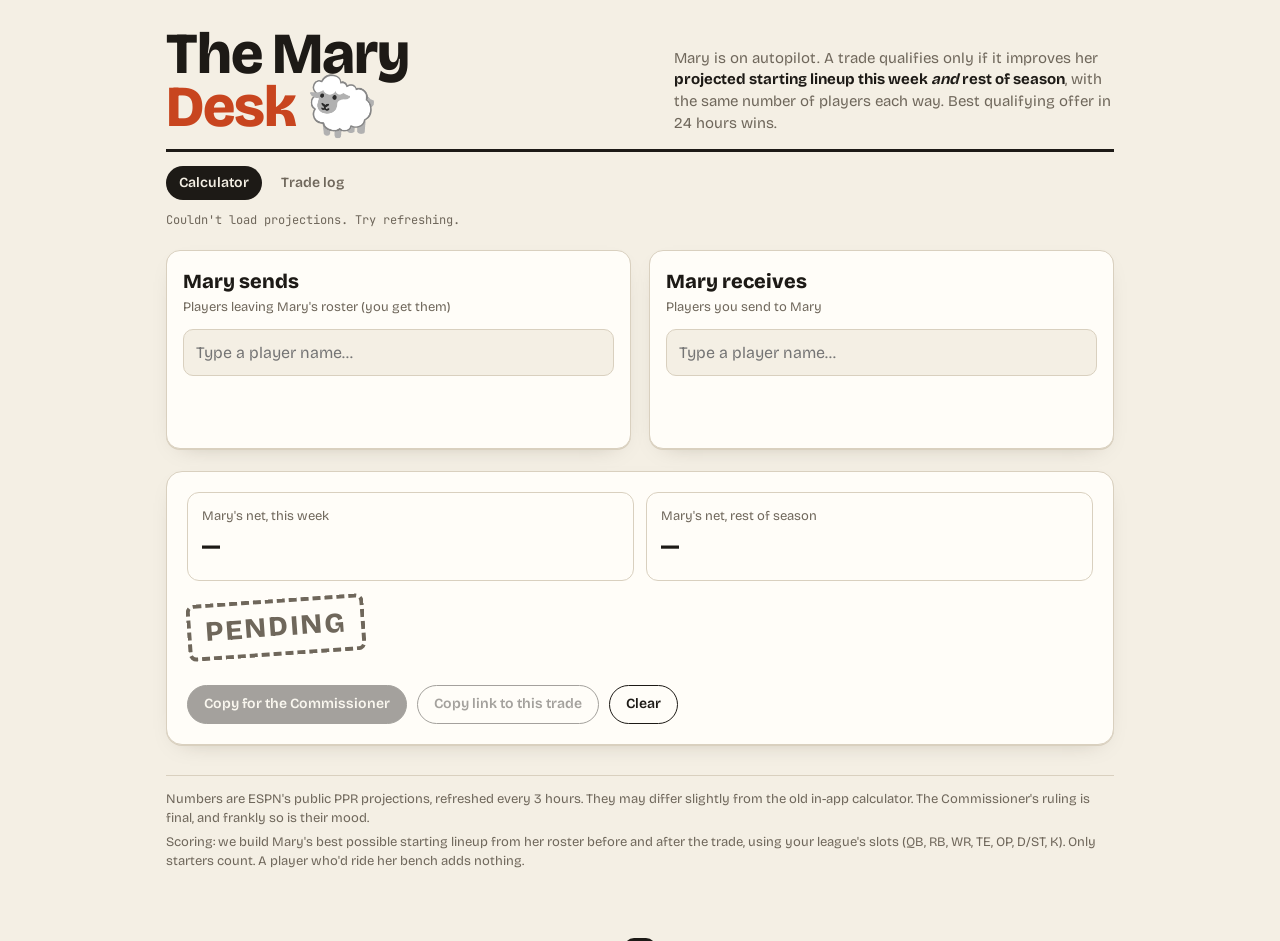
==== commit 37aff956: "Score trades on Mary's best starting lineup; require even trades; drop snark from Commissioner note " ====
--- a/index.html
+++ b/index.html
@@ -15,7 +15,7 @@
 <div class="wrap">
   <header>
     <h1>The Mary<br><span>Desk</span> 🐑</h1>
-    <p class="dek">Mary is on autopilot. A trade with her qualifies only if she nets <b>positive ESPN projected points this week <i>and</i> rest of season</b>. Best qualifying offer in 24 hours wins.</p>
+    <p class="dek">Mary is on autopilot. A trade qualifies only if it improves her <b>projected starting lineup this week <i>and</i> rest of season</b>, with the same number of players each way. Best qualifying offer in 24 hours wins.</p>
   </header>
   <nav class="nav"><a href="./" aria-current="page">Calculator</a><a href="history.html">Trade log</a></nav>
   <div class="meta" id="meta">Loading projections…</div>
@@ -59,6 +59,7 @@
 
   <footer>
     <p>Numbers are ESPN's public PPR projections, refreshed every 3 hours. They may differ slightly from the old in-app calculator. The Commissioner's ruling is final, and frankly so is their mood.</p>
+    <p>Scoring: we build Mary's best possible starting lineup from her roster before and after the trade, using your league's slots (QB, RB, WR, TE, OP, D/ST, K). Only starters count. A player who'd ride her bench adds nothing.</p>
     <p id="foot-ros"></p>
   </footer>
 </div>
@@ -79,6 +80,8 @@
   failWeek: ["Great for Mary in December. Mary lives in the now. Denied.","Wins the long game, loses this week. Denied on a technicality you knew about."],
   failRos: ["Mary wins Sunday, loses the season. Nice try. Denied.","A one-week rental for her whole future. Denied."],
   failBoth: ["Denied. Mary's on autopilot, not unconscious.","This is a robbery with extra steps.","Mary's attorney has advised her to decline.","Denied. Even the autodraft has standards."],
+  uneven: ["{a} for {b}? Mary went to school. Even numbers only.","Trades must be even. Mary can count, barely, but she can count.","Uneven trade. Mary's roster isn't a clown car."],
+  notHers: ["You can't trade Mary players she doesn't have. That's just theft with paperwork.","Those aren't Mary's. Check the roster, champ."],
   failNarrow: ["Missed by {m}. Throw in a kicker. Everyone does.","So close. Find {m} more points and some shame."]
 };
 function hash(str){let h=2166136261;for(const c of str){h^=c.charCodeAt(0);h=Math.imul(h,16777619)}return h>>>0}
@@ -100,6 +103,8 @@
     const t=L.teams.find(t=>t.id===L.maryTeamId);
     if(t){ S.maryRoster=new Set(t.roster); renderQuick(t); }
   }
+  S.slots=(L&&L.slots)||{};
+  S.lineup=!!(S.maryRoster&&Object.keys(S.slots).some(k=>SLOT_POS[k]));
   readHash(); render();
 }
 
@@ -119,7 +124,7 @@
   const close=()=>{box.classList.remove("open")};
   const draw=()=>{
     box.innerHTML="";
-    if(!items.length){box.innerHTML=`<div class="empty">No match. ESPN may spell it differently.</div>`;}
+    if(!items.length){box.innerHTML=`<div class="empty">${side==="gives"&&S.maryRoster?"Not on Mary's roster.":"No match. ESPN may spell it differently."}</div>`;}
     items.forEach((p,i)=>{
       const b=document.createElement("button"); b.setAttribute("role","option"); b.setAttribute("aria-selected",i===sel);
       b.innerHTML=`<span class="nm"></span><span class="tag">${p.pos} ${p.tm}</span><span class="pts">${p.w.toFixed(1)} / ${p.ros.toFixed(0)}</span>`;
@@ -133,7 +138,8 @@
     const q=norm(input.value); if(!q||!S.data){close();return}
     const taken=new Set([...S.gives,...S.gets]);
     let pool=S.data.players.filter(p=>!taken.has(p.id));
-    if(side==="gives"&&S.maryRoster) pool.sort((a,b)=>(S.maryRoster.has(b.id)-S.maryRoster.has(a.id)));
+    if(side==="gives"&&S.maryRoster) pool=pool.filter(p=>S.maryRoster.has(p.id));
+    if(side==="gets"&&S.maryRoster) pool=pool.filter(p=>!S.maryRoster.has(p.id));
     const starts=[], has=[];
     for(const p of pool){ const i=p.k.indexOf(q); if(i<0)continue; (i===0||p.k[i-1]===" "?starts:has).push(p); if(starts.length>=8)break; }
     items=[...starts,...has].slice(0,8); sel=0; draw();
@@ -151,38 +157,86 @@
 function add(side,id){ if(S.gives.includes(id)||S.gets.includes(id))return; S[side].push(id); writeHash(); render(); }
 function remove(side,id){ S[side]=S[side].filter(x=>x!==id); writeHash(); render(); }
 
+/* ---------- scoring: Mary's best starting lineup, before vs after ---------- */
+const SLOT_POS={0:["QB"],1:["QB"],2:["RB"],3:["RB","WR"],4:["WR"],5:["WR","TE"],6:["TE"],7:["QB","RB","WR","TE"],16:["D/ST"],17:["K"],23:["RB","WR","TE"]};
+const sum=(ids,k)=>ids.reduce((a,id)=>a+(S.byId.get(id)?.[k]||0),0);
+function bestLineup(ids,k){
+  const pool=ids.map(id=>S.byId.get(id)).filter(Boolean).sort((a,b)=>b[k]-a[k]);
+  const order=Object.entries(S.slots).map(([s,c])=>[+s,c]).filter(([s])=>SLOT_POS[s]).sort((a,b)=>SLOT_POS[a[0]].length-SLOT_POS[b[0]].length);
+  const used=new Set(); let total=0;
+  for(const [s,c] of order) for(let i=0;i<c;i++){
+    const p=pool.find(p=>!used.has(p.id)&&SLOT_POS[s].includes(p.pos)); if(!p) break;
+    used.add(p.id); total+=p[k];
+  }
+  return {total,starters:used};
+}
+/* Lineup mode when we know Mary's roster and the league's slots; raw totals otherwise. */
+function evaluate(){
+  const g=S.gives, r=S.gets, res={lineup:S.lineup};
+  for(const k of ["w","ros"]){
+    if(S.lineup){
+      const before=[...S.maryRoster], after=before.filter(id=>!g.includes(id)).concat(r);
+      const B=bestLineup(before,k), A=bestLineup(after,k);
+      res[k]={before:B.total, after:A.total, d:A.total-B.total, sb:B.starters, sa:A.starters};
+    }else{
+      const give=sum(g,k), get=sum(r,k);
+      res[k]={before:give, after:get, d:get-give, sb:new Set(g), sa:new Set(r)};
+    }
+  }
+  return res;
+}
+/* Rule checks that make a trade invalid before any math matters. */
+function problems(){
+  const P=[];
+  if(S.gives.length!==S.gets.length) P.push("uneven");
+  if(S.maryRoster && S.gives.some(id=>!S.maryRoster.has(id))) P.push("notHers");
+  return P;
+}
+
 /* ---------- render ---------- */
-function renderList(side){
+function renderList(side,ev){
   const el=$("#list-"+side); el.innerHTML="";
   if(!S[side].length){el.innerHTML=`<div class="none">Nobody yet.</div>`;return}
+  const setW=side==="gives"?ev?.w.sb:ev?.w.sa, setR=side==="gives"?ev?.ros.sb:ev?.ros.sa;
   S[side].forEach(id=>{
     const p=S.byId.get(id); if(!p)return;
+    const bW=S.lineup&&setW&&!setW.has(id), bR=S.lineup&&setR&&!setR.has(id);
     const r=document.createElement("div"); r.className="row";
     r.innerHTML=`<div class="nm"><span></span>${p.inj&&p.inj!=="ACTIVE"?`<span class="inj">${p.inj.replace("_"," ")}</span>`:""}<div class="tag">${p.pos} · ${p.tm}</div></div>
-      <div class="num">${p.w.toFixed(1)}<small>WK</small></div><div class="num">${p.ros.toFixed(1)}<small>ROS</small></div><button class="x" aria-label="Remove">×</button>`;
+      <div class="num ${bW?"bench":""}">${p.w.toFixed(1)}<small>${bW?"BENCH":"WK"}</small></div><div class="num ${bR?"bench":""}">${p.ros.toFixed(1)}<small>${bR?"BENCH":"ROS"}</small></div><button class="x" aria-label="Remove">×</button>`;
     r.querySelector(".nm span").textContent=p.n;
     r.querySelector(".x").onclick=()=>remove(side,id); el.appendChild(r);
   });
 }
-const sum=(ids,k)=>ids.reduce((a,id)=>a+(S.byId.get(id)?.[k]||0),0);
 
 function render(){
-  renderList("gives"); renderList("gets");
   const g=S.gives, r=S.gets, seed=[...g].sort().join(",")+"|"+[...r].sort().join(",");
-  const dW=sum(r,"w")-sum(g,"w"), dR=sum(r,"ros")-sum(g,"ros");
+  const ready=g.length&&r.length, P=ready?problems():[], ev=ready||g.length?evaluate():null;
+  renderList("gives",ev); renderList("gets",ev);
   const tw=$("#t-week"), tr=$("#t-ros"), stamp=$("#stamp"), quip=$("#quip"), notes=$("#notes");
   notes.innerHTML="";
-  const ready=g.length&&r.length;
-  $("#copy").disabled=!ready; $("#share").disabled=!ready;
+  $("#copy").disabled=!ready||P.length>0; $("#share").disabled=!ready;
+  $("#t-week .lbl").textContent=S.lineup?"Mary's starting lineup, this week":"Mary's net, this week";
+  $("#t-ros .lbl").textContent=S.lineup?"Mary's starting lineup, rest of season":"Mary's net, rest of season";
+  const blank=()=>[tw,tr].forEach(t=>{t.className="test";t.querySelector(".big").textContent="—";t.querySelector(".calc").textContent=""});
   if(!ready){
-    [tw,tr].forEach(t=>{t.className="test";t.querySelector(".big").textContent="—";t.querySelector(".calc").textContent=""});
-    stamp.className="stamp idle"; stamp.textContent="Pending";
+    blank(); stamp.className="stamp idle"; stamp.textContent="Pending";
     quip.textContent = (g.length||r.length) ? pick("oneSided",seed) : pick("idle",String(new Date().getHours()));
     renderSummary(); return;
   }
-  const show=(t,d,get,give)=>{t.className="test "+(d>0?"pass":"fail");t.querySelector(".big").textContent=fmt(d);t.querySelector(".calc").textContent=`gets ${get.toFixed(1)} − sends ${give.toFixed(1)}`};
-  show(tw,dW,sum(r,"w"),sum(g,"w")); show(tr,dR,sum(r,"ros"),sum(g,"ros"));
-  const okW=dW>0, okR=dR>0, ok=okW&&okR;
+  if(P.length){
+    blank(); stamp.className="stamp fail"; stamp.textContent="Invalid";
+    quip.textContent = P.includes("uneven") ? pick("uneven",seed).replace("{a}",g.length).replace("{b}",r.length) : pick("notHers",seed);
+    const N=[];
+    if(P.includes("uneven")) N.push(`Trades with Mary must be even: same number of players each way. This is ${g.length} for ${r.length}.`);
+    if(P.includes("notHers")){ const nh=g.filter(id=>!S.maryRoster.has(id)).map(id=>S.byId.get(id)?.n); N.push(`${nh.join(", ")} ${nh.length>1?"aren't":"isn't"} on Mary's roster.`); }
+    N.forEach(t=>{const li=document.createElement("li");li.textContent=t;notes.appendChild(li)});
+    renderSummary(); return;
+  }
+  const show=(t,x)=>{t.className="test "+(x.d>0?"pass":"fail");t.querySelector(".big").textContent=fmt(x.d);
+    t.querySelector(".calc").textContent=S.lineup?`lineup ${x.before.toFixed(1)} → ${x.after.toFixed(1)}`:`gets ${x.after.toFixed(1)} − sends ${x.before.toFixed(1)}`};
+  show(tw,ev.w); show(tr,ev.ros);
+  const dW=ev.w.d, dR=ev.ros.d, okW=dW>0, okR=dR>0, ok=okW&&okR;
   stamp.className="stamp "+(ok?"pass":"fail"); stamp.textContent=ok?"Approved":"Denied";
   let key;
   if(ok){ key = (dR<3||dW<0.5)?"passNarrow":(dR>40&&dW>5)?"passBig":"pass"; }
@@ -196,22 +250,26 @@
   const recv=r.map(id=>S.byId.get(id)).filter(Boolean);
   const bad=recv.filter(p=>/OUT|INJURY_RESERVE|SUSPENSION/.test(p.inj));
   if(bad.length) N.push(`You're sending Mary ${bad.map(p=>p.n).join(" and ")} (${bad.map(p=>p.inj.replace("_"," ").toLowerCase()).join(", ")}). Bold.`);
-  const ballast=recv.filter(p=>p.pos==="K"||p.pos==="D/ST");
-  if(ballast.length&&ok) N.push(`${ballast.map(p=>p.n).join(", ")} included as ballast. The Commissioner sees you.`);
-  if(r.length>g.length) N.push(`Mary would take on ${r.length-g.length} extra player${r.length-g.length>1?"s":""}. If her roster is full, someone gets dropped.`);
+  if(S.lineup){
+    const benched=recv.filter(p=>!ev.ros.sa.has(p.id));
+    if(benched.length) N.push(`${benched.map(p=>p.n).join(", ")} wouldn't crack Mary's starting lineup, so ${benched.length>1?"they're":"he's"} worth zero to her on paper.`);
+    const ballast=recv.filter(p=>(p.pos==="K"||p.pos==="D/ST")&&ev.ros.sa.has(p.id));
+    if(ballast.length&&ok) N.push(`${ballast.map(p=>p.n).join(", ")} doing the heavy lifting at ${ballast.map(p=>p.pos).join("/")}. The Commissioner sees you.`);
+  }
   const bye=recv.filter(p=>p.w===0&&p.ros>0);
   if(bye.length) N.push(`${bye.map(p=>p.n).join(", ")} project${bye.length>1?"":"s"} 0 this week (bye or injury). That hurts the weekly test.`);
-  if(S.maryRoster){ const notHers=g.filter(id=>!S.maryRoster.has(id)).map(id=>S.byId.get(id)?.n); if(notHers.length) N.push(`${notHers.join(", ")} ${notHers.length>1?"aren't":"isn't"} on Mary's roster. You can't trade what she doesn't have.`); }
   N.forEach(t=>{const li=document.createElement("li");li.textContent=t;notes.appendChild(li)});
   renderSummary();
 }
 
-/* ---------- commissioner summary ---------- */
+/* ---------- commissioner summary (no snark: this one goes to the Commissioner) ---------- */
 const PROPKEY="maryDeskProposer";
 function summaryText(){
+  const ev=evaluate(), ok=ev.w.d>0&&ev.ros.d>0;
   const line=id=>{const p=S.byId.get(id);return `  • ${p.n} (${p.pos}, ${p.tm})${p.inj&&p.inj!=="ACTIVE"?` [${p.inj.replace("_"," ")}]`:""}: ${p.w.toFixed(1)} wk / ${p.ros.toFixed(1)} ROS`};
-  const gW=sum(S.gets,"w"), sW=sum(S.gives,"w"), gR=sum(S.gets,"ros"), sR=sum(S.gives,"ros");
-  const dW=gW-sW, dR=gR-sR, ok=dW>0&&dR>0;
+  const row=(label,x)=>S.lineup
+    ? `${label}: Mary's starting lineup ${x.before.toFixed(1)} → ${x.after.toFixed(1)} (${fmt(x.d)}) ${x.d>0?"✅":"❌"}`
+    : `${label}: Mary gets ${x.after.toFixed(1)}, sends ${x.before.toFixed(1)} → ${fmt(x.d)} ${x.d>0?"✅":"❌"}`;
   const who=$("#proposer").value.trim();
   return [
     `Mary trade proposal, Week ${S.data.week}`,
@@ -220,17 +278,16 @@
     `Mary sends:`, ...S.gives.map(line),
     `Mary receives:`, ...S.gets.map(line),
     ``,
-    `This week: Mary gets ${gW.toFixed(1)}, sends ${sW.toFixed(1)} → ${fmt(dW)} ${dW>0?"✅":"❌"}`,
-    `Rest of season: Mary gets ${gR.toFixed(1)}, sends ${sR.toFixed(1)} → ${fmt(dR)} ${dR>0?"✅":"❌"}`,
+    row("This week",ev.w),
+    row("Rest of season",ev.ros),
     ok?`QUALIFIES. Mary nets positive on both.`:`DOES NOT QUALIFY.`,
     ``,
-    `Mary Desk says: ${$("#quip").textContent}`,
-    `ESPN PPR projections as of ${new Date(S.data.updated).toLocaleString([],{month:"short",day:"numeric",hour:"numeric",minute:"2-digit"})}`,
+    `${S.lineup?"Scored on Mary's best projected starting lineup. ":""}ESPN PPR projections as of ${new Date(S.data.updated).toLocaleString([],{month:"short",day:"numeric",hour:"numeric",minute:"2-digit"})}`,
     location.href
   ].filter(x=>x!==null).join("\n");
 }
 function renderSummary(){
-  const ready=S.gives.length&&S.gets.length;
+  const ready=S.gives.length&&S.gets.length&&!problems().length;
   $("#memo").hidden=!ready;
   if(ready) $("#summary").textContent=summaryText();
 }
@@ -257,8 +314,8 @@
   const sig=[...S.gives].sort()+"|"+[...S.gets].sort()+"|"+by;
   try{ const last=JSON.parse(localStorage.getItem("maryDeskLastLog")||"{}"); if(last.sig===sig&&Date.now()-last.t<30*60e3) return; }catch{}
   const pl=id=>{const p=S.byId.get(id);return {id:p.id,n:p.n,pos:p.pos,tm:p.tm,w:p.w,ros:p.ros,inj:p.inj||""}};
-  const dW=sum(S.gets,"w")-sum(S.gives,"w"), dR=sum(S.gets,"ros")-sum(S.gives,"ros");
-  const entry={wk:S.data.week, by, s:S.gives.map(pl), r:S.gets.map(pl), dW:+dW.toFixed(2), dR:+dR.toFixed(2), ok:dW>0&&dR>0, quip:$("#quip").textContent, asof:S.data.updated};
+  const ev=evaluate(), dW=ev.w.d, dR=ev.ros.d;
+  const entry={wk:S.data.week, by, mode:S.lineup?"lineup":"raw", s:S.gives.map(pl), r:S.gets.map(pl), dW:+dW.toFixed(2), dR:+dR.toFixed(2), ok:dW>0&&dR>0, quip:$("#quip").textContent, asof:S.data.updated};
   try{ await LOG.post(entry,token,S.pw); try{localStorage.setItem("maryDeskLastLog",JSON.stringify({sig,t:Date.now()}))}catch{} setTimeout(()=>toast("Logged in the trade log. It's on the record now."),1900); }
   catch(e){ console.warn(e); }
 }
--- a/styles.css
+++ b/styles.css
@@ -134,3 +134,5 @@
 .entry .q{margin-top:8px;font-style:italic;color:var(--muted);font-size:14px}
 .empty{padding:40px 16px;text-align:center;color:var(--muted);background:var(--card);border:1.5px dashed var(--line);border-radius:12px}
 [hidden]{display:none !important}
+.row .num.bench{opacity:.45}
+.row .num.bench small{color:var(--bad);opacity:1}
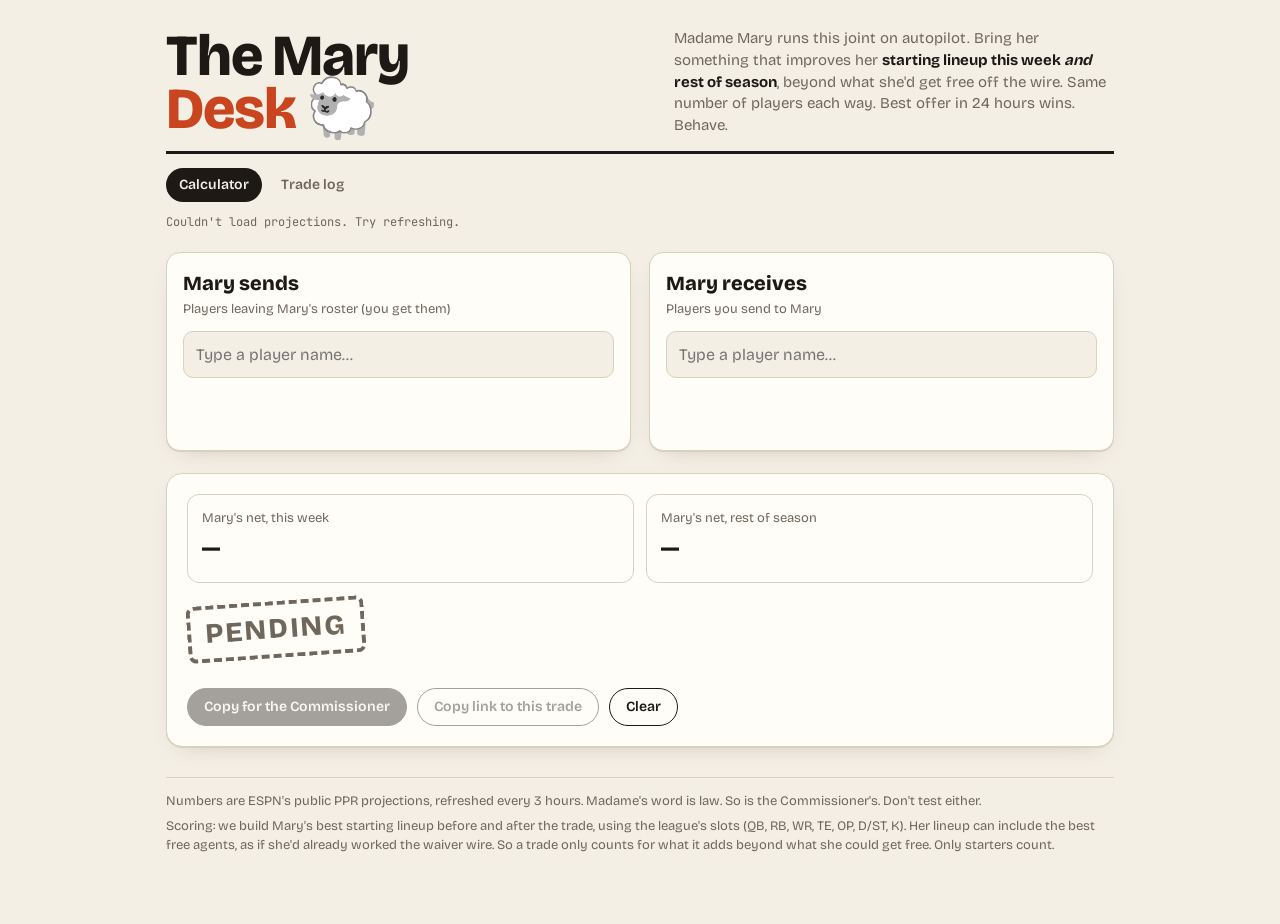
==== commit a383a8af: "Score Mary against the waiver wire (replacement level); new voice Co-Authored-By: Claude Opus 5.5 <n" ====
--- a/index.html
+++ b/index.html
@@ -15,7 +15,7 @@
 <div class="wrap">
   <header>
     <h1>The Mary<br><span>Desk</span> 🐑</h1>
-    <p class="dek">Mary is on autopilot. A trade qualifies only if it improves her <b>projected starting lineup this week <i>and</i> rest of season</b>, with the same number of players each way. Best qualifying offer in 24 hours wins.</p>
+    <p class="dek">Madame Mary runs this joint on autopilot. Bring her something that improves her <b>starting lineup this week <i>and</i> rest of season</b>, beyond what she'd get free off the wire. Same number of players each way. Best offer in 24 hours wins. Behave.</p>
   </header>
   <nav class="nav"><a href="./" aria-current="page">Calculator</a><a href="history.html">Trade log</a></nav>
   <div class="meta" id="meta">Loading projections…</div>
@@ -58,8 +58,8 @@
   </section>
 
   <footer>
-    <p>Numbers are ESPN's public PPR projections, refreshed every 3 hours. They may differ slightly from the old in-app calculator. The Commissioner's ruling is final, and frankly so is their mood.</p>
-    <p>Scoring: we build Mary's best possible starting lineup from her roster before and after the trade, using your league's slots (QB, RB, WR, TE, OP, D/ST, K). Only starters count. A player who'd ride her bench adds nothing.</p>
+    <p>Numbers are ESPN's public PPR projections, refreshed every 3 hours. Madame's word is law. So is the Commissioner's. Don't test either.</p>
+    <p>Scoring: we build Mary's best starting lineup before and after the trade, using the league's slots (QB, RB, WR, TE, OP, D/ST, K). Her lineup can include the best free agents, as if she'd already worked the waiver wire. So a trade only counts for what it adds beyond what she could get free. Only starters count.</p>
     <p id="foot-ros"></p>
   </footer>
 </div>
@@ -72,17 +72,17 @@
 
 /* ---------- snark ---------- */
 const Q = {
-  idle: ["Mary's waiting. She has nowhere else to be.","Add some players. Mary can't fleece herself.","The lamb is listening."],
-  oneSided: ["A trade has two sides. This has one. That's a donation.","Fill in the other side. Mary doesn't do charity. Or does she?"],
-  passBig: ["Approved. Also: why are you being this generous? Are you okay?","Mary thanks you for your charity. The league questions your judgment.","Approved by a mile. You may have been the mark here."],
-  passNarrow: ["Clears by {m}. Surgical. Disgusting. Approved.","Technically favorable to Mary. The best kind of favorable.","On paper, Mary wins. Paper has never watched a football game.","Approved by {m} points. Arbitrage is just stealing with a spreadsheet."],
-  pass: ["Mary approves. Text the league and start the 24-hour clock.","Positive points for Mary. The spreadsheet gods are satisfied.","Qualifies. Now pray nobody tops it in 24 hours.","Approved. Mary would shake your hand if she had one."],
-  failWeek: ["Great for Mary in December. Mary lives in the now. Denied.","Wins the long game, loses this week. Denied on a technicality you knew about."],
-  failRos: ["Mary wins Sunday, loses the season. Nice try. Denied.","A one-week rental for her whole future. Denied."],
-  failBoth: ["Denied. Mary's on autopilot, not unconscious.","This is a robbery with extra steps.","Mary's attorney has advised her to decline.","Denied. Even the autodraft has standards."],
-  uneven: ["{a} for {b}? Mary went to school. Even numbers only.","Trades must be even. Mary can count, barely, but she can count.","Uneven trade. Mary's roster isn't a clown car."],
-  notHers: ["You can't trade Mary players she doesn't have. That's just theft with paperwork.","Those aren't Mary's. Check the roster, champ."],
-  failNarrow: ["Missed by {m}. Throw in a kicker. Everyone does.","So close. Find {m} more points and some shame."]
+  idle: ["Well? Don't just stand in my doorway, darling. Put something on the table.","The joint's open, sugar. Show me what you're carrying.","Madame Mary doesn't wait. Except for you. For now."],
+  oneSided: ["One side of a trade? That's not an offer, that's begging. Try again on your knees.","You expect Madame to give without getting? How precious."],
+  passBig: ["Oh, you poor sap. You've overpaid, and I adore you for it. Approved.","Such devotion. I'll take it all, and you'll thank me. Approved.","You came in a big cheese and you're leaving a flat tire. Approved."],
+  passNarrow: ["By {m}? You've cut it close, you wicked thing. Approved, but I'm watching you.","Just barely, darling. I like a man who knows his limits. Approved.","{m} points. Clever. Too clever. Approved, but don't get cocky."],
+  pass: ["Approved. Now run along and tell the boys. Madame is pleased.","You've earned it, sugar. Approved. Don't make me regret it.","Good. Very good. Approved. You may leave the room now.","Madame approves. Go fetch the Commissioner, there's a good boy."],
+  failWeek: ["Promises for December? Madame wants satisfaction now. Denied.","I don't wait for later, darling. Make me happy this week or get out."],
+  failRos: ["One good Sunday and you think you've won me? Cute. Denied.","A fling for the week, ruin for the season. Madame isn't that kind of girl. Denied."],
+  failBoth: ["Denied. Did you think I'd been sampling the bathtub gin?","You insult me, darling. And not in the fun way. Denied.","Out. Out of my speakeasy before I call the dry agents.","Madame is on autopilot, sugar, not asleep at the wheel. Denied."],
+  failNarrow: ["Short by {m}. Come back when you've learned to give properly.","So close, you poor thing. {m} more and I might have let you."],
+  uneven: ["{a} for {b}? Madame counts, darling. Even numbers, or you get the crop.","Uneven? You'd shortchange a lady? On your knees and fix it.","Madame takes exactly what she gives. Even it up, palooka."],
+  notHers: ["Those aren't mine, sugar. You can't sell me my own hooch, let alone someone else's.","Trading players I don't own? The nerve. I love it. Still no."]
 };
 function hash(str){let h=2166136261;for(const c of str){h^=c.charCodeAt(0);h=Math.imul(h,16777619)}return h>>>0}
 function pick(key, seed, m){const arr=Q[key];return arr[hash(seed+key)%arr.length].replace("{m}",m)}
@@ -105,6 +105,7 @@
   }
   S.slots=(L&&L.slots)||{};
   S.lineup=!!(S.maryRoster&&Object.keys(S.slots).some(k=>SLOT_POS[k]));
+  S.faIds=(L&&L.faKnown)?d.players.filter(p=>p.fa).map(p=>p.id):[];
   readHash(); render();
 }
 
@@ -124,7 +125,7 @@
   const close=()=>{box.classList.remove("open")};
   const draw=()=>{
     box.innerHTML="";
-    if(!items.length){box.innerHTML=`<div class="empty">${side==="gives"&&S.maryRoster?"Not on Mary's roster.":"No match. ESPN may spell it differently."}</div>`;}
+    if(!items.length){box.innerHTML=`<div class="empty">${side==="gives"&&S.maryRoster?"Madame doesn't own him, sugar.":"Never heard of him. Spell it like you mean it."}</div>`;}
     items.forEach((p,i)=>{
       const b=document.createElement("button"); b.setAttribute("role","option"); b.setAttribute("aria-selected",i===sel);
       b.innerHTML=`<span class="nm"></span><span class="tag">${p.pos} ${p.tm}</span><span class="pts">${p.w.toFixed(1)} / ${p.ros.toFixed(0)}</span>`;
@@ -139,7 +140,7 @@
     const taken=new Set([...S.gives,...S.gets]);
     let pool=S.data.players.filter(p=>!taken.has(p.id));
     if(side==="gives"&&S.maryRoster) pool=pool.filter(p=>S.maryRoster.has(p.id));
-    if(side==="gets"&&S.maryRoster) pool=pool.filter(p=>!S.maryRoster.has(p.id));
+    if(side==="gets"&&S.maryRoster) pool=pool.filter(p=>!S.maryRoster.has(p.id)&&!p.fa);
     const starts=[], has=[];
     for(const p of pool){ const i=p.k.indexOf(q); if(i<0)continue; (i===0||p.k[i-1]===" "?starts:has).push(p); if(starts.length>=8)break; }
     items=[...starts,...has].slice(0,8); sel=0; draw();
@@ -175,7 +176,7 @@
   const g=S.gives, r=S.gets, res={lineup:S.lineup};
   for(const k of ["w","ros"]){
     if(S.lineup){
-      const before=[...S.maryRoster], after=before.filter(id=>!g.includes(id)).concat(r);
+      const before=[...S.maryRoster].concat(S.faIds), after=before.filter(id=>!g.includes(id)).concat(r);
       const B=bestLineup(before,k), A=bestLineup(after,k);
       res[k]={before:B.total, after:A.total, d:A.total-B.total, sb:B.starters, sa:A.starters};
     }else{
@@ -196,7 +197,7 @@
 /* ---------- render ---------- */
 function renderList(side,ev){
   const el=$("#list-"+side); el.innerHTML="";
-  if(!S[side].length){el.innerHTML=`<div class="none">Nobody yet.</div>`;return}
+  if(!S[side].length){el.innerHTML=`<div class="none">Empty-handed? How disappointing.</div>`;return}
   const setW=side==="gives"?ev?.w.sb:ev?.w.sa, setR=side==="gives"?ev?.ros.sb:ev?.ros.sa;
   S[side].forEach(id=>{
     const p=S.byId.get(id); if(!p)return;
@@ -225,11 +226,11 @@
     renderSummary(); return;
   }
   if(P.length){
-    blank(); stamp.className="stamp fail"; stamp.textContent="Invalid";
+    blank(); stamp.className="stamp fail"; stamp.textContent="Absolutely not";
     quip.textContent = P.includes("uneven") ? pick("uneven",seed).replace("{a}",g.length).replace("{b}",r.length) : pick("notHers",seed);
     const N=[];
-    if(P.includes("uneven")) N.push(`Trades with Mary must be even: same number of players each way. This is ${g.length} for ${r.length}.`);
-    if(P.includes("notHers")){ const nh=g.filter(id=>!S.maryRoster.has(id)).map(id=>S.byId.get(id)?.n); N.push(`${nh.join(", ")} ${nh.length>1?"aren't":"isn't"} on Mary's roster.`); }
+    if(P.includes("uneven")) N.push(`Even trades only, darling. Same number of players each way. You've brought ${g.length} for ${r.length}.`);
+    if(P.includes("notHers")){ const nh=g.filter(id=>!S.maryRoster.has(id)).map(id=>S.byId.get(id)?.n); N.push(`${nh.join(", ")} ${nh.length>1?"aren't":"isn't"} Madame's. Hands off.`); }
     N.forEach(t=>{const li=document.createElement("li");li.textContent=t;notes.appendChild(li)});
     renderSummary(); return;
   }
@@ -249,15 +250,19 @@
   const N=[];
   const recv=r.map(id=>S.byId.get(id)).filter(Boolean);
   const bad=recv.filter(p=>/OUT|INJURY_RESERVE|SUSPENSION/.test(p.inj));
-  if(bad.length) N.push(`You're sending Mary ${bad.map(p=>p.n).join(" and ")} (${bad.map(p=>p.inj.replace("_"," ").toLowerCase()).join(", ")}). Bold.`);
+  if(bad.length) N.push(`Damaged goods? ${bad.map(p=>p.n).join(" and ")} (${bad.map(p=>p.inj.replace("_"," ").toLowerCase()).join(", ")}). You've got some nerve, sugar.`);
   if(S.lineup){
     const benched=recv.filter(p=>!ev.ros.sa.has(p.id));
-    if(benched.length) N.push(`${benched.map(p=>p.n).join(", ")} wouldn't crack Mary's starting lineup, so ${benched.length>1?"they're":"he's"} worth zero to her on paper.`);
+    if(benched.length) N.push(`${benched.map(p=>p.n).join(", ")} wouldn't make Madame's lineup. ${benched.length>1?"They're":"He's"} worth nothing to her. Like your excuses.`);
     const ballast=recv.filter(p=>(p.pos==="K"||p.pos==="D/ST")&&ev.ros.sa.has(p.id));
-    if(ballast.length&&ok) N.push(`${ballast.map(p=>p.n).join(", ")} doing the heavy lifting at ${ballast.map(p=>p.pos).join("/")}. The Commissioner sees you.`);
+    if(ballast.length&&ok) N.push(`Sweetening the pot with a ${ballast.map(p=>p.pos).join("/")}? Madame notices. So does the Commissioner.`);
+  }
+  if(S.lineup&&S.faIds.length){
+    const fill=[...ev.ros.sa].map(id=>S.byId.get(id)).filter(p=>p&&p.fa);
+    if(fill.length) N.push(`Madame would start ${fill.map(p=>`${p.n} (${p.pos})`).join(", ")} off the waiver wire for free. Anything you bring has to beat that.`);
   }
   const bye=recv.filter(p=>p.w===0&&p.ros>0);
-  if(bye.length) N.push(`${bye.map(p=>p.n).join(", ")} project${bye.length>1?"":"s"} 0 this week (bye or injury). That hurts the weekly test.`);
+  if(bye.length) N.push(`${bye.map(p=>p.n).join(", ")} ${bye.length>1?"are":"is"} giving Madame nothing this week. Bye or busted. She keeps score.`);
   N.forEach(t=>{const li=document.createElement("li");li.textContent=t;notes.appendChild(li)});
   renderSummary();
 }
@@ -282,7 +287,7 @@
     row("Rest of season",ev.ros),
     ok?`QUALIFIES. Mary nets positive on both.`:`DOES NOT QUALIFY.`,
     ``,
-    `${S.lineup?"Scored on Mary's best projected starting lineup. ":""}ESPN PPR projections as of ${new Date(S.data.updated).toLocaleString([],{month:"short",day:"numeric",hour:"numeric",minute:"2-digit"})}`,
+    `${S.lineup?"Scored on Mary's best projected starting lineup, counting free agents she could add. ":""}ESPN PPR projections as of ${new Date(S.data.updated).toLocaleString([],{month:"short",day:"numeric",hour:"numeric",minute:"2-digit"})}`,
     location.href
   ].filter(x=>x!==null).join("\n");
 }
@@ -304,7 +309,7 @@
 function toast(t){const el=$("#toast");el.textContent=t;el.classList.add("show");setTimeout(()=>el.classList.remove("show"),1800)}
 async function copy(text,msg){try{await navigator.clipboard.writeText(text);toast(msg)}catch{prompt("Copy this:",text)}}
 $("#copy").onclick=async()=>{
-  await copy(summaryText(),"Copied. Go start the 24-hour clock.");
+  await copy(summaryText(),"Copied, darling. Run along to the Commissioner.");
   logProposal();
 };
 /* Each "Copy for the Commissioner" counts as a proposal and goes in the trade log. */
@@ -316,10 +321,10 @@
   const pl=id=>{const p=S.byId.get(id);return {id:p.id,n:p.n,pos:p.pos,tm:p.tm,w:p.w,ros:p.ros,inj:p.inj||""}};
   const ev=evaluate(), dW=ev.w.d, dR=ev.ros.d;
   const entry={wk:S.data.week, by, mode:S.lineup?"lineup":"raw", s:S.gives.map(pl), r:S.gets.map(pl), dW:+dW.toFixed(2), dR:+dR.toFixed(2), ok:dW>0&&dR>0, quip:$("#quip").textContent, asof:S.data.updated};
-  try{ await LOG.post(entry,token,S.pw); try{localStorage.setItem("maryDeskLastLog",JSON.stringify({sig,t:Date.now()}))}catch{} setTimeout(()=>toast("Logged in the trade log. It's on the record now."),1900); }
+  try{ await LOG.post(entry,token,S.pw); try{localStorage.setItem("maryDeskLastLog",JSON.stringify({sig,t:Date.now()}))}catch{} setTimeout(()=>toast("Madame wrote it in her little book. It's on the record now."),1900); }
   catch(e){ console.warn(e); }
 }
-$("#share").onclick=()=>copy(location.href,"Link copied.");
+$("#share").onclick=()=>copy(location.href,"Link copied. Share it with your friends, if you have any.");
 $("#reset").onclick=()=>{S.gives=[];S.gets=[];writeHash();render()};
 window.addEventListener("hashchange",()=>{readHash();render()});
 
